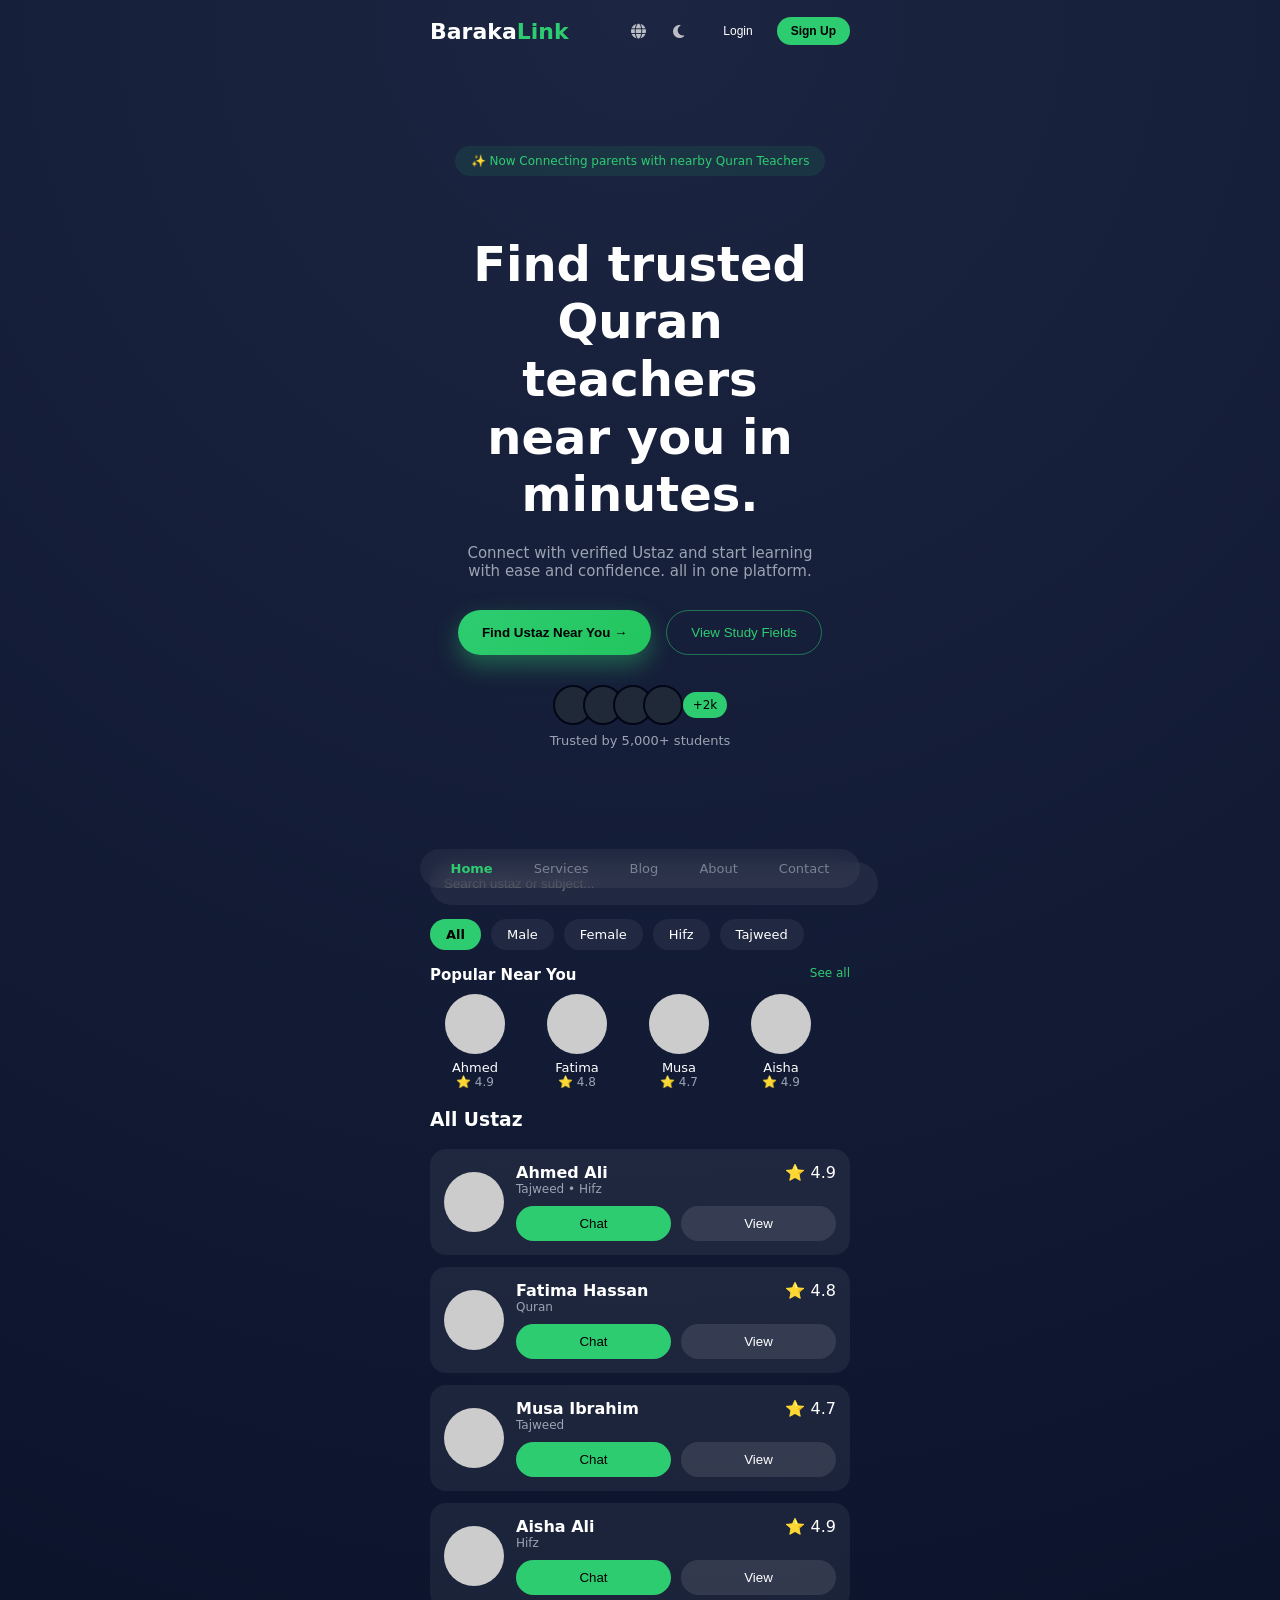
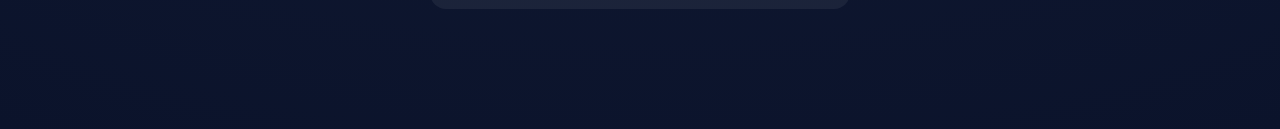
==== index.html @ c4e5bd37 "Update index.html" ====
<!DOCTYPE html>
<html lang="en">
<head>
  <meta charset="UTF-8" />
  <meta name="viewport" content="width=device-width, initial-scale=1.0"/>
  <title>BarakaLink</title>

  <!-- Icons -->
  <link href="https://cdnjs.cloudflare.com/ajax/libs/font-awesome/6.5.0/css/all.min.css" rel="stylesheet">

  <!-- CSS -->
  <link rel="stylesheet" href="style.css">
</head>

<body>

<div class="container">

  <!-- TOP -->
  <div class="top-bar">
    <div class="logo">Baraka<span>Link</span></div>

    <div class="auth-buttons">
      <i class="fa-solid fa-globe"></i>
      <i class="fa-solid fa-moon"></i>
      <button class="login">Login</button>
      <button class="signup">Sign Up</button>
    </div>
  </div>

 <section class="hero">

  <div class="hero-inner">  <!-- ✅ ADD THIS -->

    <!-- LEFT -->
    <div class="hero-left">

      <div class="badge">
        ✨ Now Connecting parents with nearby Quran Teachers
      </div>

      <h1>
        Find trusted Quran  
        teachers <br> near you in minutes.
      </h1>

      <p>
       Connect with verified Ustaz and start learning with ease and confidence.
       all in one platform.
      </p>

      <div class="hero-buttons">
        <button class="primary" onclick="scrollToList()">Find Ustaz Near You →</button>
        <button class="secondary">View Study Fields</button>
      </div>

      <div class="users">
        <div class="avatars">
          <span></span><span></span><span></span><span></span>
          <div class="more">+2k</div>
        </div>
        <p>Trusted by 5,000+ students</p>
      </div>

    </div>
    
  </div>

</section>
  <!-- SEARCH -->
  <div class="search">
    <input type="text" id="searchInput" placeholder="Search ustaz or subject...">
  </div>
   
  <!-- FILTERS -->
  <div class="filters">
    <div class="filter active">All</div>
    <div class="filter">Male</div>
    <div class="filter">Female</div>
    <div class="filter">Hifz</div>
    <div class="filter">Tajweed</div>
  </div>

  <!-- POPULAR -->
  <div class="section">
    <div class="section-header">
      <h3>Popular Near You</h3>
      <span class="see-all">See all</span>
    </div>

    <div class="popular" id="popularList"></div>
  </div>

  <!-- LIST -->
  <div class="section">
    <h3>All Ustaz</h3>
    <div id="ustazList"></div>
  </div>

</div>

<!-- NAV -->
<div class="nav">
  <a class="active">Home</a>
  <a>Services</a>
  <a>Blog</a>
  <a>About</a>
  <a>Contact</a>
</div>

<!-- JS -->
<script src="script.js"></script>

</body>
</html>
---- style.css ----
:root {
  --bg: #0b132b;
  --card: rgba(255,255,255,0.06);
  --primary: #2ecc71;
  --text: #ffffff;
  --muted: #9aa4b2;
}

body {
  margin: 0;
  font-family: system-ui;
  background: radial-gradient(circle at top, #1c2541, #0b132b);
  color: var(--text);
}

/* CONTAINER */
.container {
  max-width: 420px;
  margin: auto;
  padding: 16px;
  padding-bottom: 100px;
}

/* TOP */
.top-bar {
  display: flex;
  justify-content: space-between;
  align-items: center;
}

.logo {
  font-size: 22px;
  font-weight: bold;
}

.logo span {
  color: var(--primary);
}

/* AUTH */
/* AUTH */
.auth-buttons {
  display: flex;
  align-items: center;   /* vertical alignment */
  gap: 10px;             /* consistent spacing */
}

/* ICONS */
.auth-buttons i {
  font-size: 15px;
  opacity: 0.7;
  cursor: pointer;

  display: flex;
  align-items: center;
  justify-content: center;

  width: 30px;
  height: 30px;
  border-radius: 50%;

  transition: all 0.2s ease;
}

/* ICON HOVER */
.auth-buttons i:hover {
  background: rgba(255,255,255,0.08);
  opacity: 1;
}

/* BUTTONS */
.auth-buttons button {
  padding: 7px 14px;
  border-radius: 999px;
  border: none;
  font-size: 12px;
  cursor: pointer;
  white-space: nowrap;
}

.auth-buttons i:last-of-type {
  margin-right: 6px;
}
.login {
  background: transparent;
  border: 1px solid rgba(255,255,255,0.2);
  color: white;
}

.signup {
  background: var(--primary);
  color: black;
  font-weight: 600;
}


/* HERO */
/* HERO */
.hero {
  display: flex;
  justify-content: center;   /* center horizontally */
  align-items: center;       /* center vertically */
  padding: 100px 20px;
  text-align: center;        /* center text */
}

/* HERO CONTENT */
.hero-left {
  max-width: 700px;
  width: 100%;
}

/* BADGE */
.badge {
  display: inline-block;
  background: rgba(46, 204, 113, 0.1);
  padding: 8px 16px;
  border-radius: 999px;
  font-size: 12px;
  color: #2ecc71;
  margin-bottom: 20px;
}

/* TITLE */
.hero h1 {
  font-size: 48px;
  font-weight: 800;
  line-height: 1.2;
  margin-bottom: 20px;
}

/* TEXT */
.hero p {
  color: #9aa4b2;
  max-width: 500px;
  margin: 0 auto;   /* center paragraph */
  font-size: 15px;
}

/* BUTTONS */
.hero-buttons {
  margin-top: 30px;
  display: flex;
  justify-content: center;   /* center buttons */
  gap: 15px;
  flex-wrap: wrap;
}

/* PRIMARY BUTTON */
.primary {
  background: linear-gradient(135deg, #2ecc71, #22c55e);
  border: none;
  padding: 14px 24px;
  border-radius: 999px;
  font-weight: 600;
  color: black;
  cursor: pointer;
  box-shadow: 0 10px 25px rgba(46, 204, 113, 0.4);
  transition: 0.2s;
}

.primary:hover {
  transform: translateY(-2px);
}

/* SECONDARY BUTTON */
.secondary {
  background: transparent;
  border: 1px solid rgba(46, 204, 113, 0.5);
  color: #2ecc71;
  padding: 14px 24px;
  border-radius: 999px;
  cursor: pointer;
  transition: 0.2s;
}

.secondary:hover {
  background: rgba(46, 204, 113, 0.1);
}

/* USERS */
.users {
  margin-top: 30px;
  display: flex;
  flex-direction: column;
  align-items: center;
}

.avatars {
  display: flex;
  align-items: center;
  justify-content: center;
}

.avatars span {
  width: 36px;
  height: 36px;
  background: #1f2937;
  border-radius: 50%;
  margin-right: -10px;
  border: 2px solid #020617;
}

/* +2K badge */
.more {
  background: #2ecc71;
  padding: 6px 10px;
  border-radius: 999px;
  font-size: 12px;
  margin-left: 10px;
  color: black;
}

/* TEXT BELOW USERS */
.users p {
  font-size: 13px;
  color: #9aa4b2;
  margin-top: 8px;
}

/* 📱 MOBILE */
@media (max-width: 768px) {
  .hero {
    padding: 60px 20px;
  }

  .hero h1 {
    font-size: 32px;
  }

  .hero-buttons {
    flex-direction: column;
    align-items: center;
  }

  .primary,
  .secondary {
    width: 100%;
    max-width: 280px;
  }
}


/* SEARCH */
.search input {
  width: 100%;
  padding: 14px;
  border-radius: 30px;
  border: none;
  margin: 14px 0;
  background: var(--card);
  color: white;
}


/* FILTERS */
.filters {
  display: flex;
  gap: 10px;
  overflow-x: auto;
  margin-bottom: 16px;
}

.filters::-webkit-scrollbar {
  display: none;
}

.filter {
  padding: 8px 16px;
  border-radius: 20px;
  background: var(--card);
  font-size: 13px;
  cursor: pointer;
}

.filter.active {
  background: var(--primary);
  color: black;
  font-weight: 600;
}

/* SECTION */
.section {
  margin-bottom: 20px;
}

.section-header {
  display: flex;
  justify-content: space-between;
  margin-bottom: 10px;
}

.section-header h3 {
  margin: 0;
  font-size: 15px;
}

.see-all {
  font-size: 12px;
  color: var(--primary);
}

/* POPULAR */
.popular {
  display: flex;
  gap: 12px;
  overflow-x: auto;
}

.popular::-webkit-scrollbar {
  display: none;
}

.small-card {
  min-width: 90px;
  text-align: center;
}

.avatar {
  width: 60px;
  height: 60px;
  border-radius: 50%;
  background: #ccc;
  margin: auto;
}

.small-name {
  font-size: 13px;
  margin-top: 6px;
}

.small-rating {
  font-size: 12px;
  color: var(--muted);
}

/* LIST CARD */
.card {
  display: flex;
  gap: 12px;
  padding: 14px;
  border-radius: 16px;
  background: var(--card);
  margin-bottom: 12px;
}

.info {
  flex: 1;
}

.top {
  display: flex;
  justify-content: space-between;
}

.name {
  font-weight: 600;
}

.sub {
  font-size: 12px;
  color: var(--muted);
}

.actions {
  display: flex;
  gap: 10px;
  margin-top: 10px;
}

.btn {
  flex: 1;
  padding: 10px;
  border-radius: 20px;
  border: none;
  cursor: pointer;
}

.chat {
  background: var(--primary);
  color: black;
}

.view {
  background: rgba(255,255,255,0.1);
  color: white;
}

/* NAV */
.nav {
  position: fixed;
  bottom: 12px;
  left: 50%;
  transform: translateX(-50%);
  width: 92%;
  max-width: 420px;

  display: flex;
  justify-content: space-around;
  align-items: center;

  padding: 12px 10px;
  border-radius: 999px;

  background: rgba(255,255,255,0.05);
  backdrop-filter: blur(10px);
}

/* LINKS */
.nav a {
  text-decoration: none;
  font-size: 13px;
  color: #9aa4b2;
  opacity: 0.7;
  transition: 0.2s;
}

/* ACTIVE */
.nav a.active {
  color: var(--primary);
  opacity: 1;
  font-weight: 600;
}

/* HOVER */
.nav a:hover {
  opacity: 1;
  color: white;
}
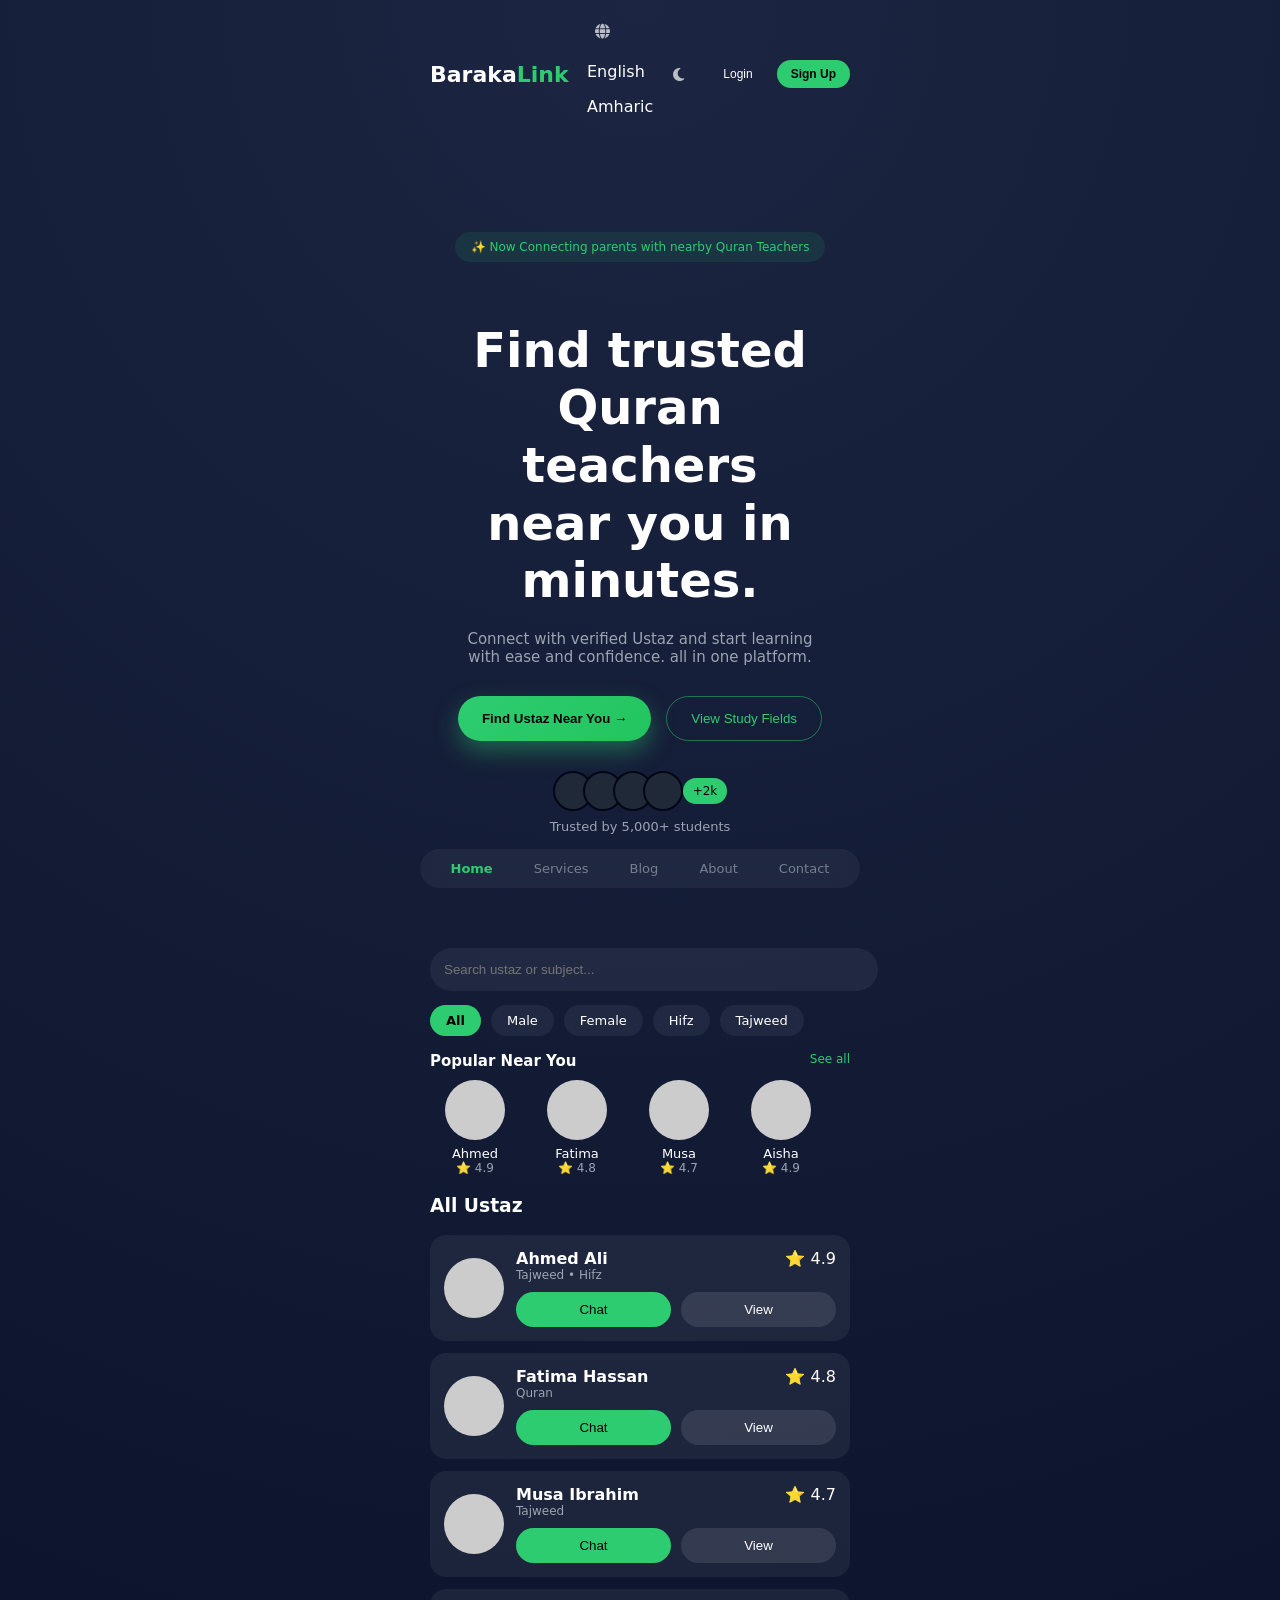
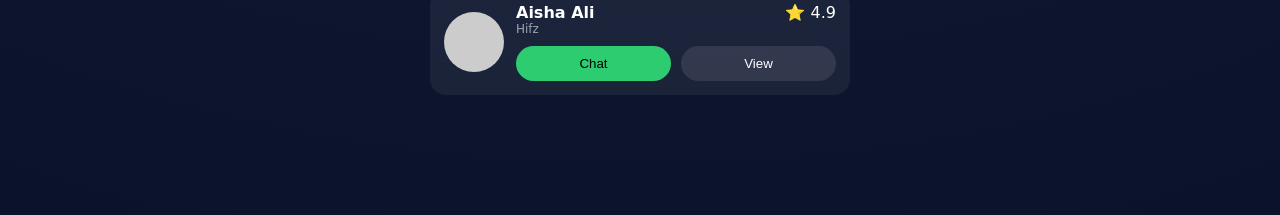
==== commit 173f5a5e: "Update index.html" ====
--- a/index.html
+++ b/index.html
@@ -17,16 +17,28 @@
 <div class="container">
 
   <!-- TOP -->
-  <div class="top-bar">
-    <div class="logo">Baraka<span>Link</span></div>
+ <div class="top-bar">
+  <div class="logo">Baraka<span>Link</span></div>
 
-    <div class="auth-buttons">
-      <i class="fa-solid fa-globe"></i>
-      <i class="fa-solid fa-moon"></i>
-      <button class="login">Login</button>
-      <button class="signup">Sign Up</button>
+  <div class="auth-buttons">
+
+    <!-- 🌍 LANGUAGE -->
+    <div class="lang-wrapper">
+      <i class="fa-solid fa-globe" id="langToggle"></i>
+
+      <div class="lang-dropdown" id="langMenu">
+        <p data-lang="en">English</p>
+        <p data-lang="am">Amharic</p>
+      </div>
     </div>
+
+    <!-- 🌙 THEME -->
+    <i class="fa-solid fa-moon" id="themeToggle"></i>
+
+    <button class="login">Login</button>
+    <button class="signup">Sign Up</button>
   </div>
+</div>
 
  <section class="hero">
 
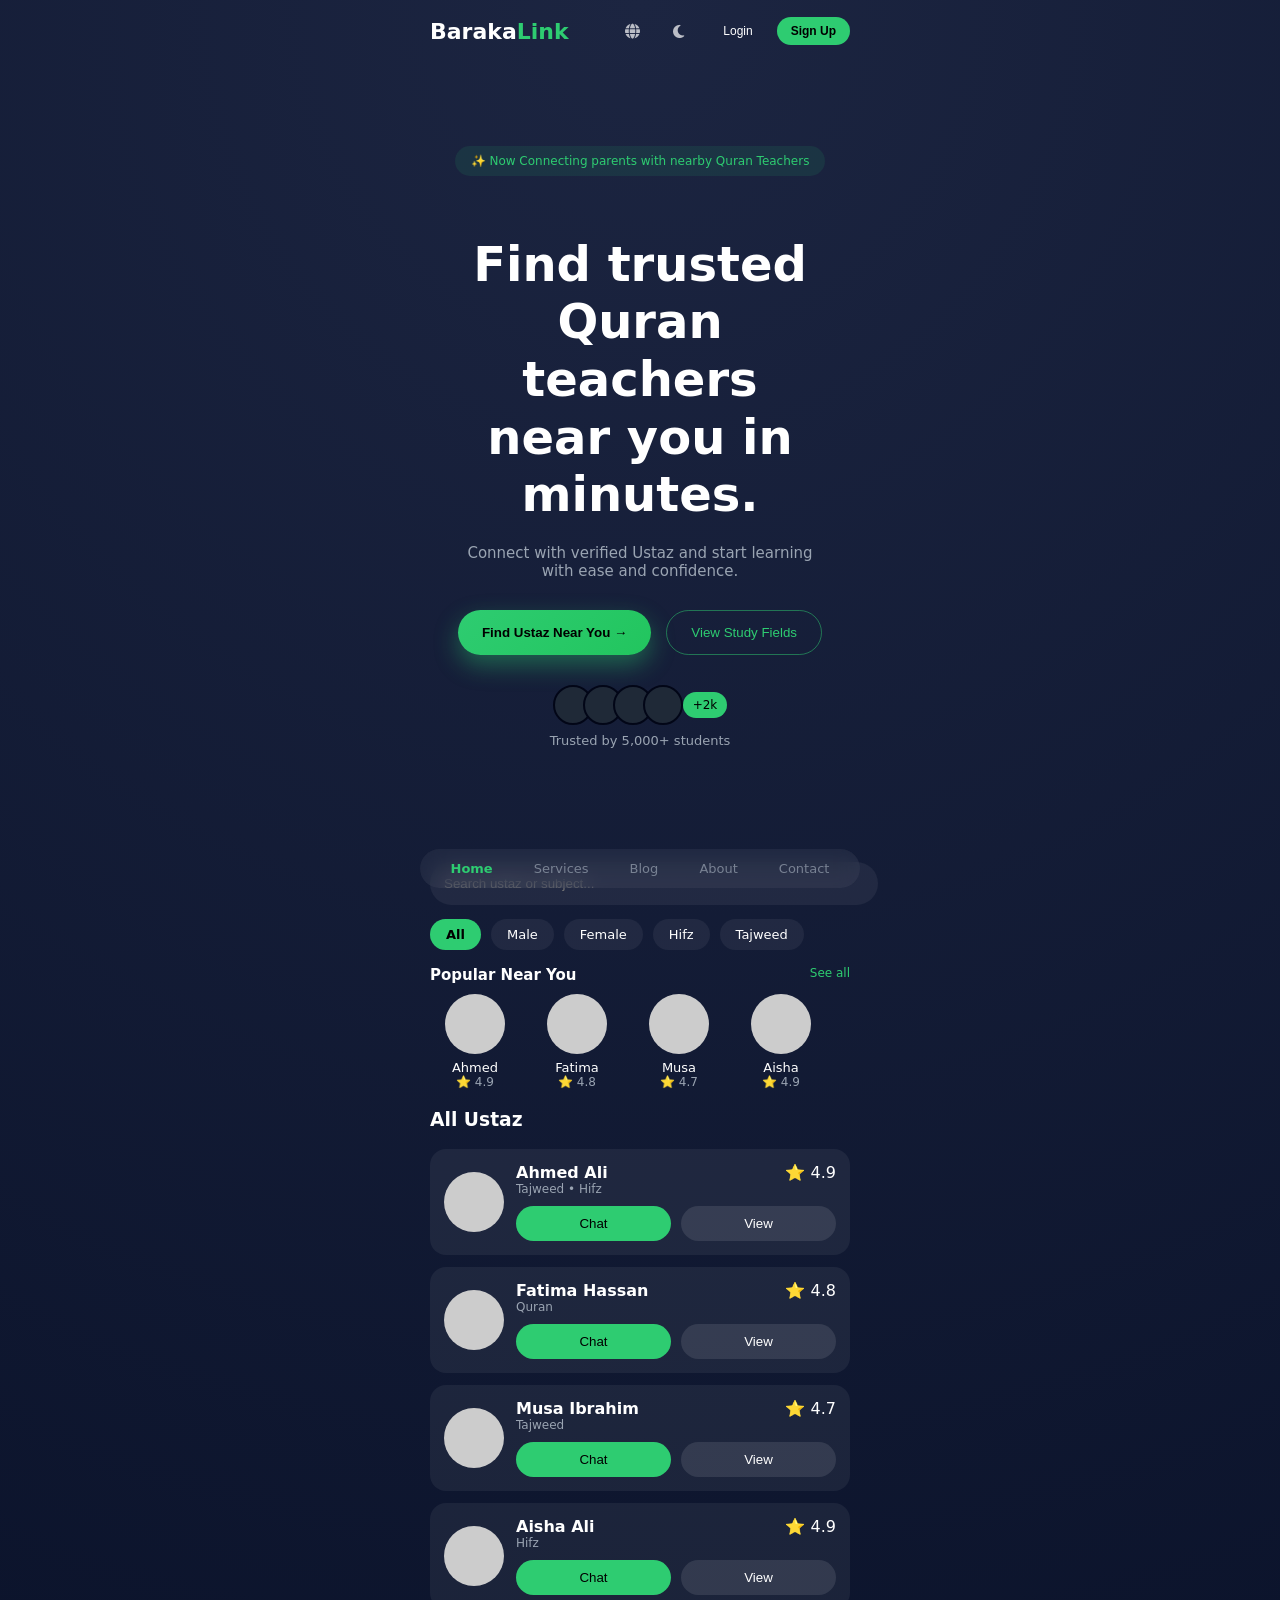
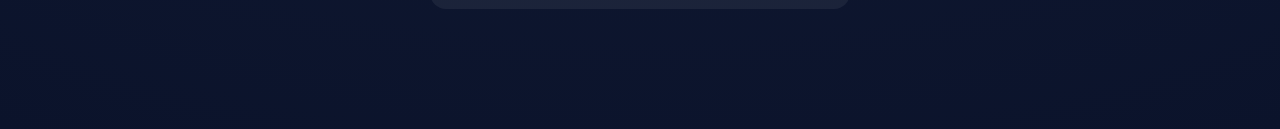
==== commit 91a6aa9b: "Update index.html" ====
--- a/index.html
+++ b/index.html
@@ -51,18 +51,17 @@
         ✨ Now Connecting parents with nearby Quran Teachers
       </div>
 
-      <h1>
-        Find trusted Quran  
-        teachers <br> near you in minutes.
-      </h1>
+         <h1 data-i18n="hero_title">
+          Find trusted Quran teachers <br> near you in minutes.
+         </h1>
 
-      <p>
-       Connect with verified Ustaz and start learning with ease and confidence.
-       all in one platform.
-      </p>
-
+         <p data-i18n="hero_sub">
+          Connect with verified Ustaz and start learning with ease and confidence.
+         </p>
       <div class="hero-buttons">
-        <button class="primary" onclick="scrollToList()">Find Ustaz Near You →</button>
+        <button class="primary" data-i18n="find_btn">
+           Find Ustaz Near You →
+        </button>
         <button class="secondary">View Study Fields</button>
       </div>
 
--- a/style.css
+++ b/style.css
@@ -93,6 +93,51 @@
   font-weight: 600;
 }
 
+/* LANGUAGE WRAPPER */
+.lang-wrapper {
+  position: relative;
+}
+
+/* DROPDOWN */
+/* LANGUAGE WRAPPER */
+.lang-wrapper {
+  position: relative;
+}
+
+/* DROPDOWN */
+.lang-dropdown {
+  position: absolute;
+  top: 40px;
+  right: 0;
+
+  display: none;
+
+  background: rgba(255,255,255,0.08);
+  backdrop-filter: blur(12px);
+
+  border-radius: 12px;
+  padding: 8px 0;
+  min-width: 120px;
+
+  box-shadow: 0 10px 30px rgba(0,0,0,0.3);
+  z-index: 999;
+}
+
+/* ITEMS */
+.lang-dropdown p {
+  padding: 10px 14px;
+  cursor: pointer;
+  font-size: 14px;
+}
+
+.lang-dropdown p:hover {
+  background: rgba(255,255,255,0.1);
+}
+/* LIGHT MODE BASE */
+body.light-mode {
+  background: #f8fafc;
+  color: #111;
+}
 
 /* HERO */
 /* HERO */
@@ -427,3 +472,82 @@
   opacity: 1;
   color: white;
 }
+
+/* =========================
+   LIGHT MODE FIXES
+========================= */
+
+body.light-mode {
+  background: #f9fafb;
+  color: #0f172a;
+}
+
+/* NAVBAR */
+body.light-mode .navbar {
+  background: rgba(255,255,255,0.9);
+  border-bottom: 1px solid rgba(0,0,0,0.05);
+}
+
+/* NAV LINKS */
+body.light-mode .nav-links {
+  background: rgba(0,0,0,0.05);
+}
+
+body.light-mode .nav-links a {
+  color: #334155;
+}
+
+body.light-mode .nav-links .active {
+  color: #16a34a;
+}
+
+/* ICONS */
+body.light-mode .auth-buttons i {
+  color: #334155;
+  opacity: 0.8;
+}
+
+body.light-mode .auth-buttons i:hover {
+  background: rgba(0,0,0,0.05);
+}
+
+/* LOGIN BUTTON */
+body.light-mode .login {
+  color: #0f172a;
+  font-weight: 500;
+}
+
+/* SIGNUP BUTTON */
+body.light-mode .signup {
+  background: #16a34a;
+  color: white;
+}
+
+/* DROPDOWN MENU */
+body.light-mode .lang-dropdown {
+  background: white;
+  color: #0f172a;
+  box-shadow: 0 10px 30px rgba(0,0,0,0.1);
+}
+
+/* DROPDOWN ITEMS */
+body.light-mode .lang-dropdown p {
+  color: #0f172a;
+}
+
+body.light-mode .lang-dropdown p:hover {
+  background: #f1f5f9;
+}
+
+/* CARDS */
+body.light-mode .card,
+body.light-mode .feature {
+  background: white;
+  color: #0f172a;
+}
+
+/* TEXT MUTED */
+body.light-mode .section-sub,
+body.light-mode .footer p {
+  color: #64748b;
+}
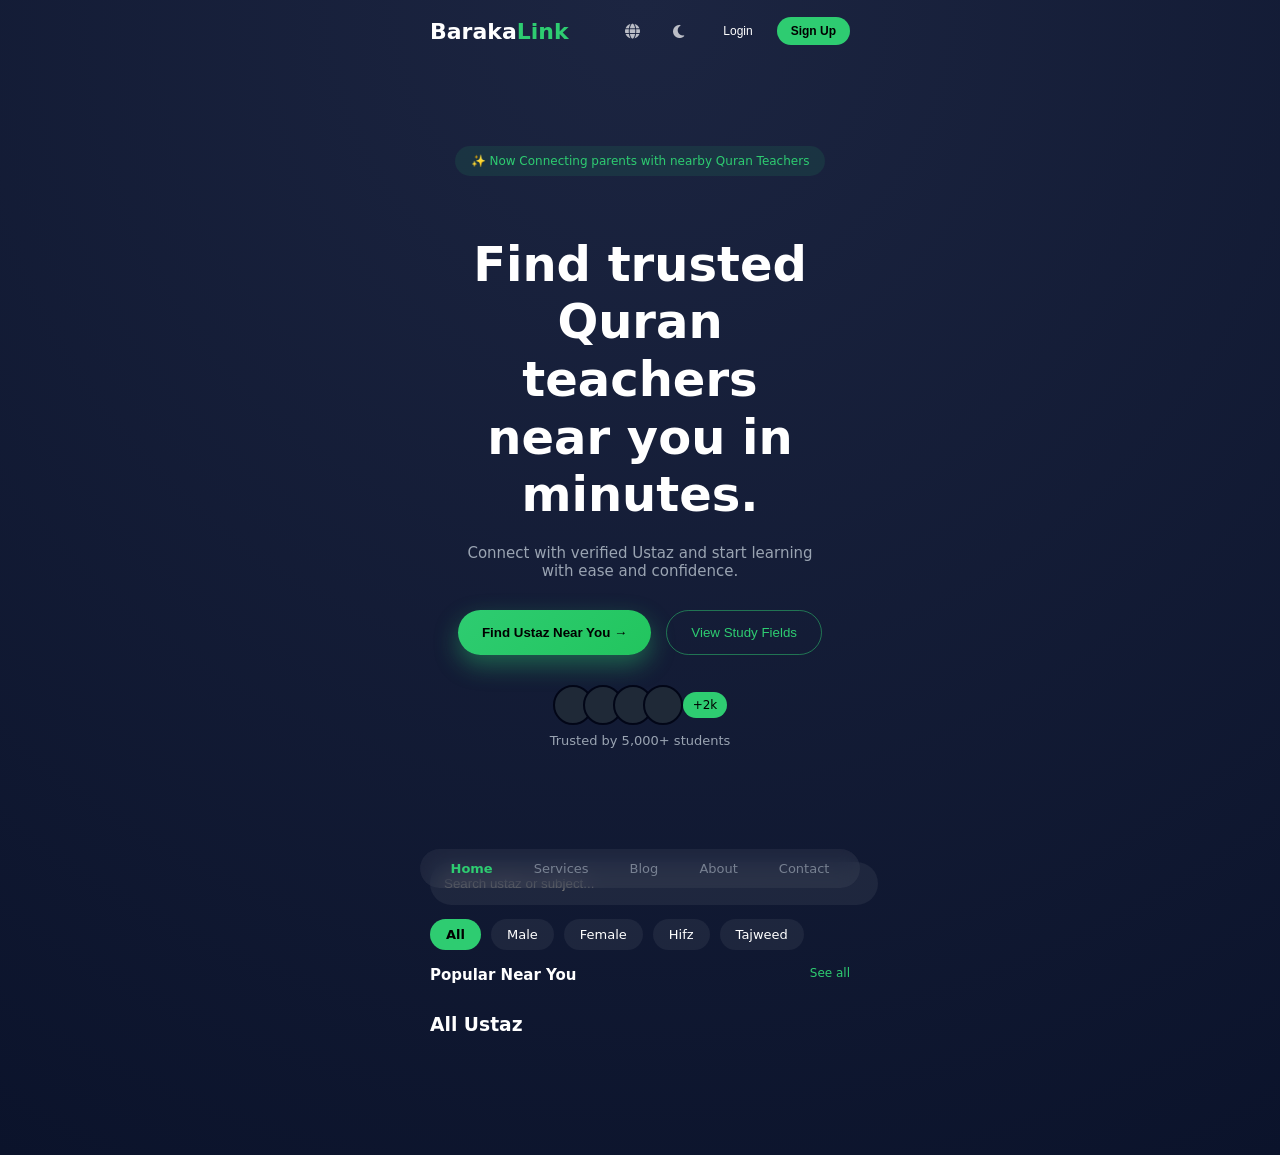
==== commit c68d4875: "Update index.html" ====
--- a/index.html
+++ b/index.html
@@ -35,8 +35,8 @@
     <!-- 🌙 THEME -->
     <i class="fa-solid fa-moon" id="themeToggle"></i>
 
-    <button class="login">Login</button>
-    <button class="signup">Sign Up</button>
+    <button class="login" data-i18n="login">Login</button>
+    <button class="signup" data-i18n="signup">Sign Up</button>
   </div>
 </div>
 
@@ -51,15 +51,15 @@
         ✨ Now Connecting parents with nearby Quran Teachers
       </div>
 
-         <h1 data-i18n="hero_title">
+         <h1>
           Find trusted Quran teachers <br> near you in minutes.
          </h1>
 
-         <p data-i18n="hero_sub">
+         <p>
           Connect with verified Ustaz and start learning with ease and confidence.
          </p>
       <div class="hero-buttons">
-        <button class="primary" data-i18n="find_btn">
+        <button class="primary">
            Find Ustaz Near You →
         </button>
         <button class="secondary">View Study Fields</button>
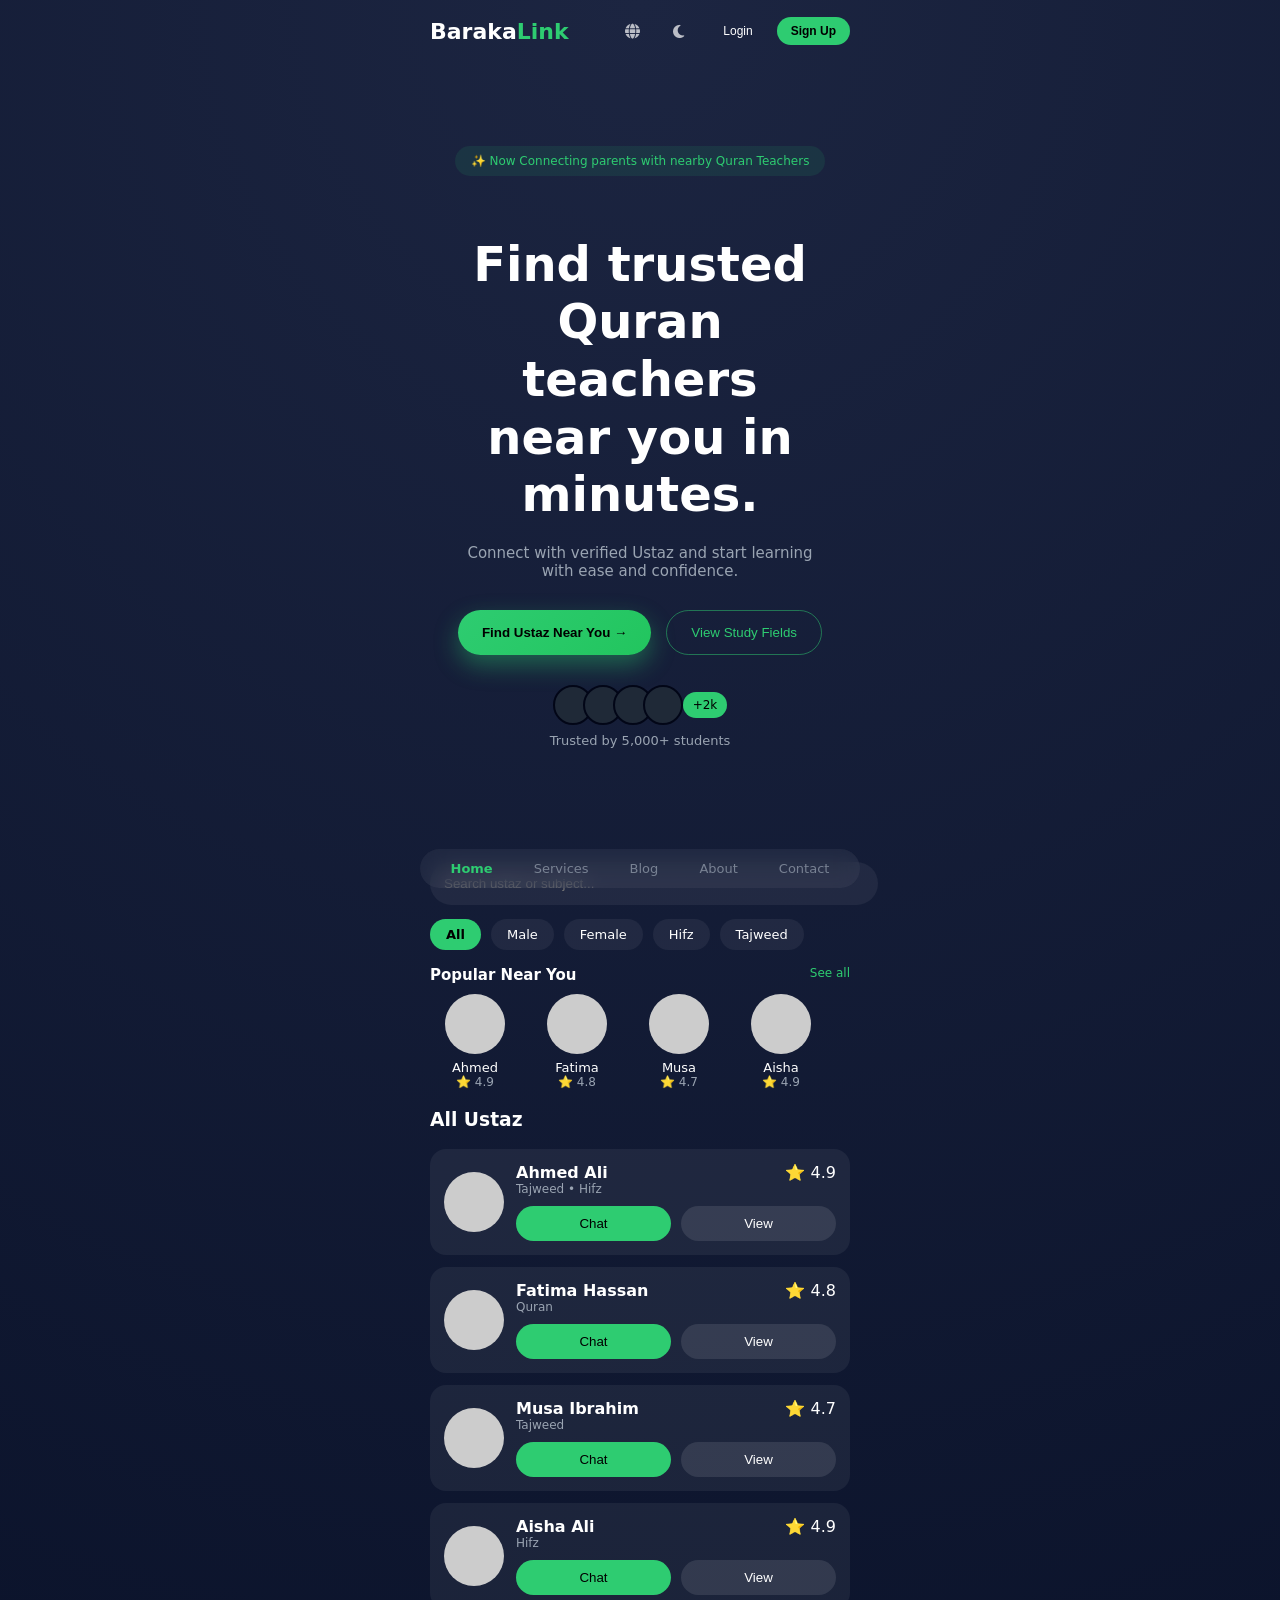
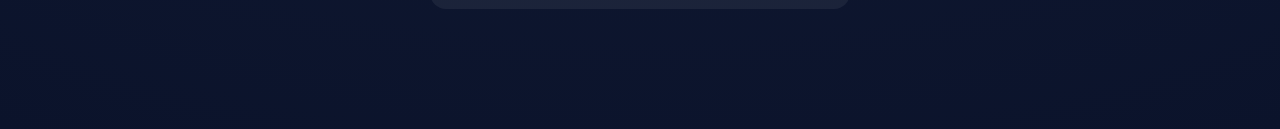
==== commit 8fd8c3ee: "Update index.html" ====
--- a/index.html
+++ b/index.html
@@ -35,8 +35,8 @@
     <!-- 🌙 THEME -->
     <i class="fa-solid fa-moon" id="themeToggle"></i>
 
-    <button class="login" data-i18n="login">Login</button>
-    <button class="signup" data-i18n="signup">Sign Up</button>
+    <button class="login">Login</button>
+    <button class="signup">Sign Up</button>
   </div>
 </div>
 
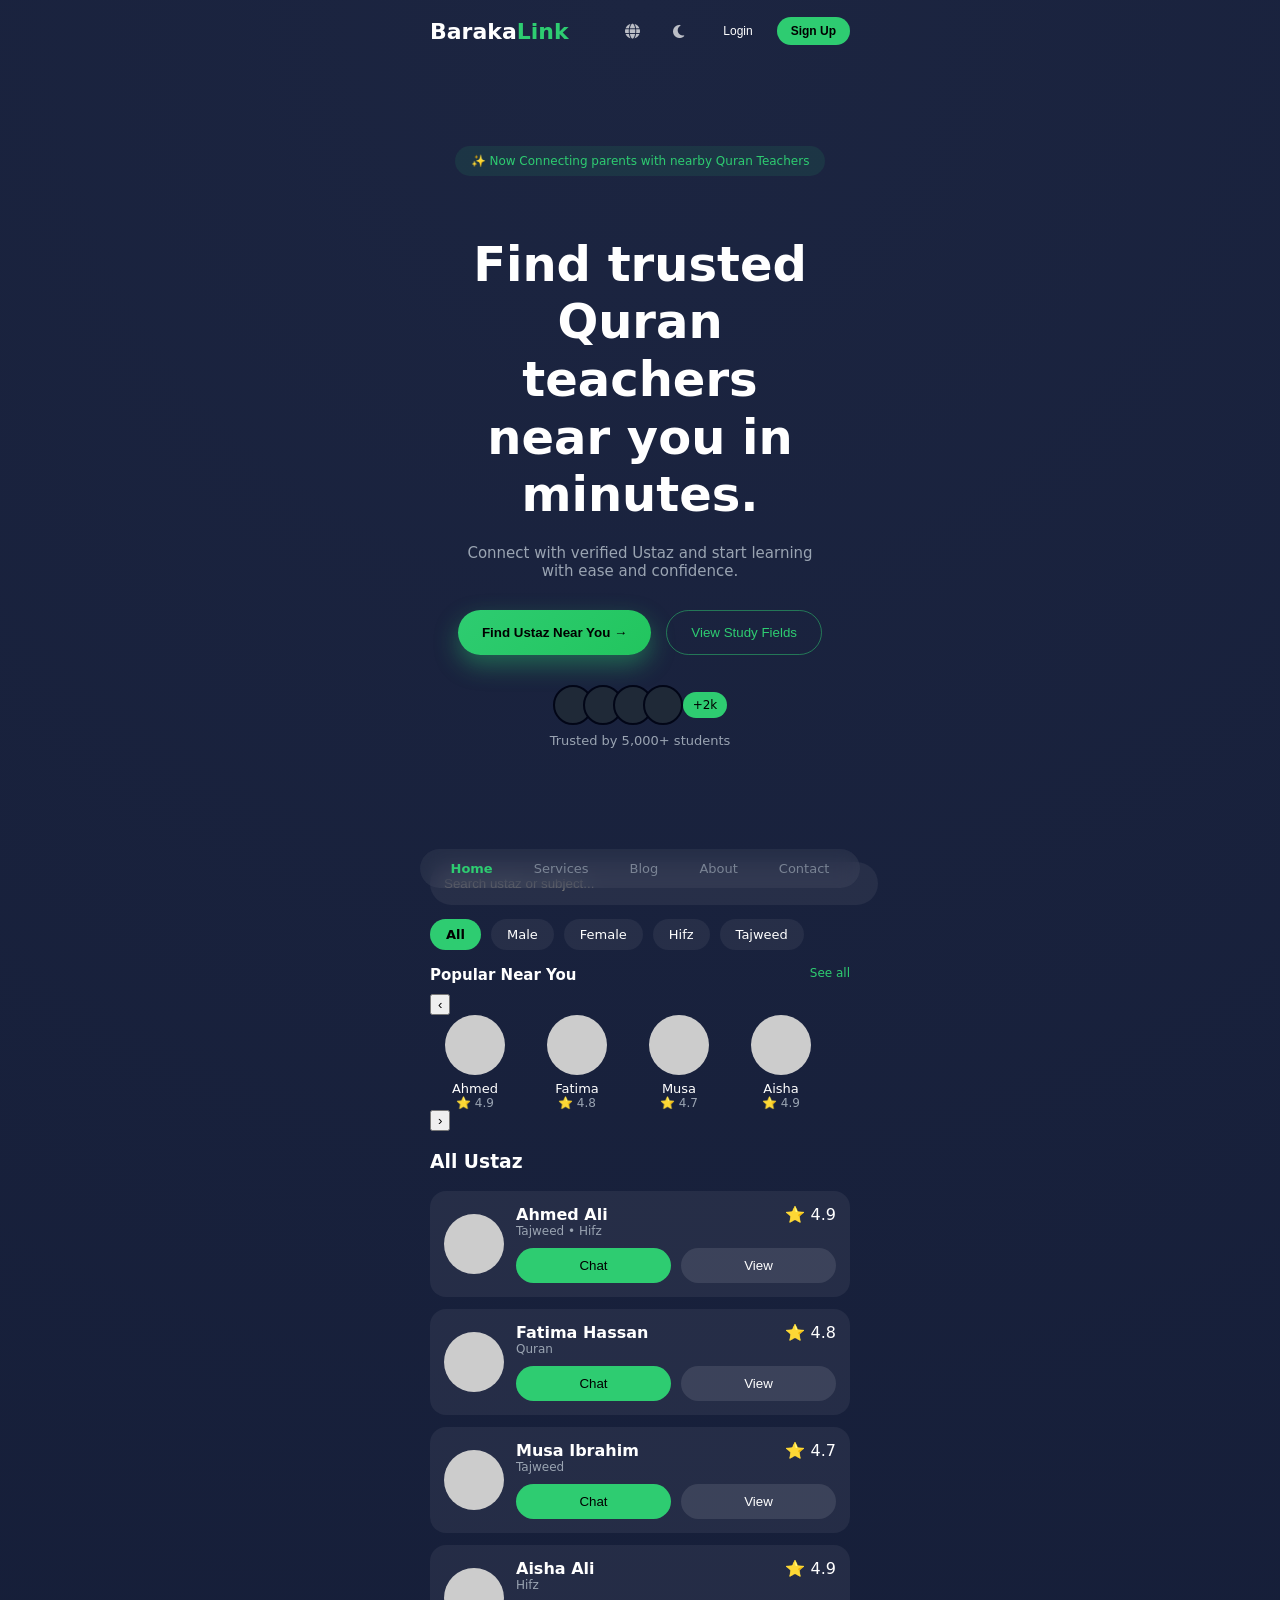
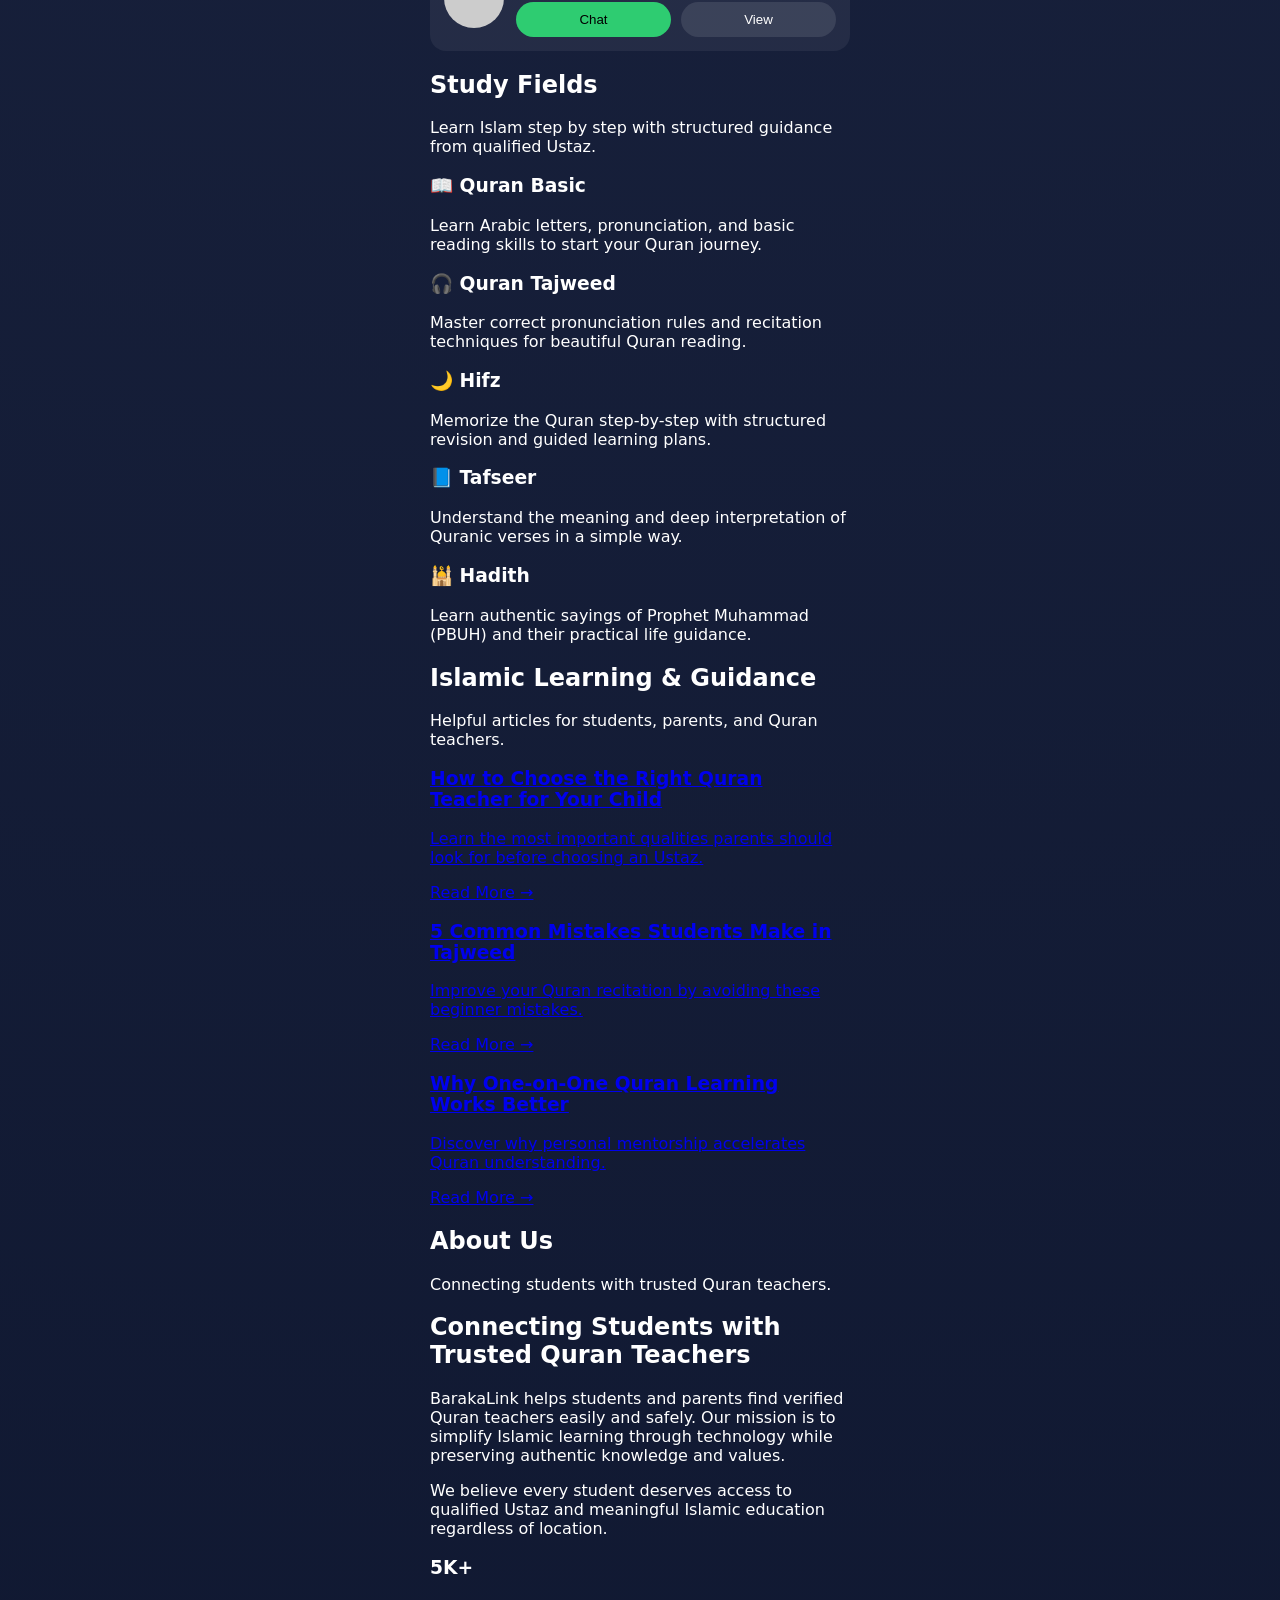
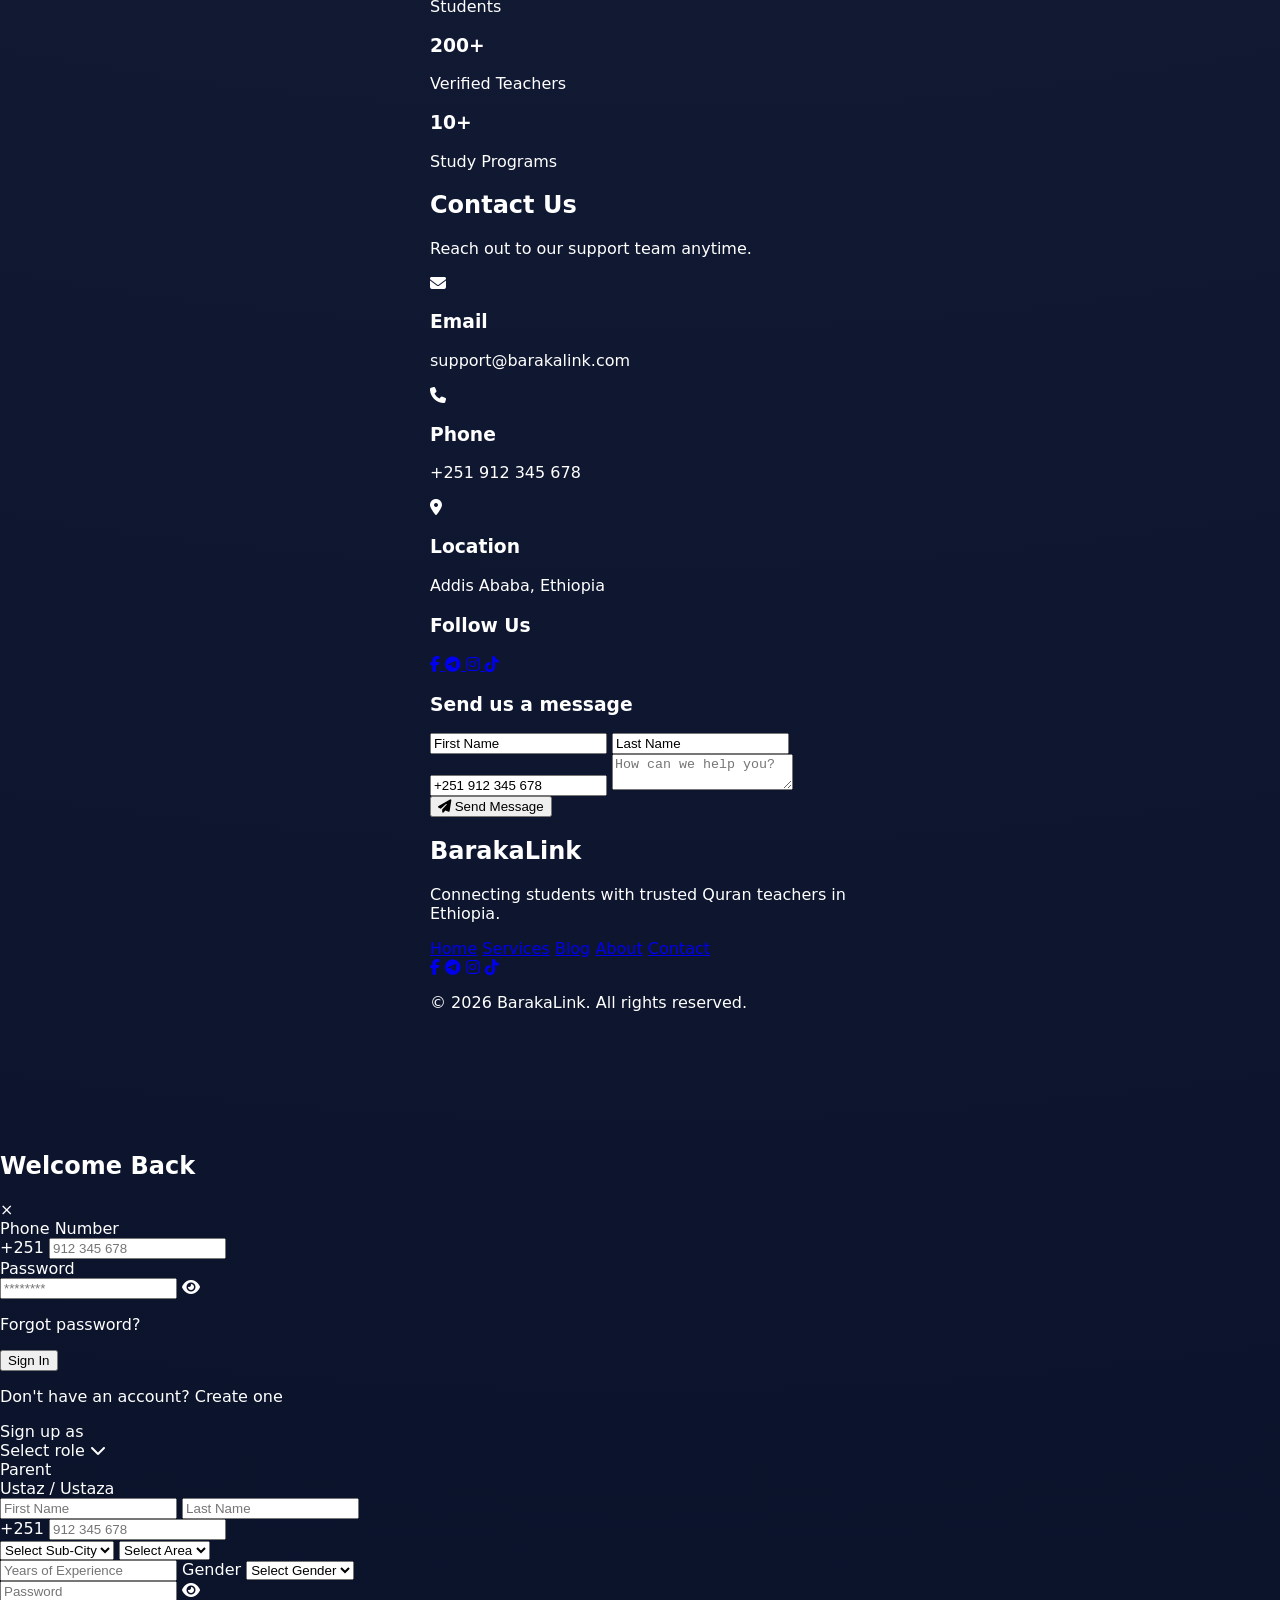
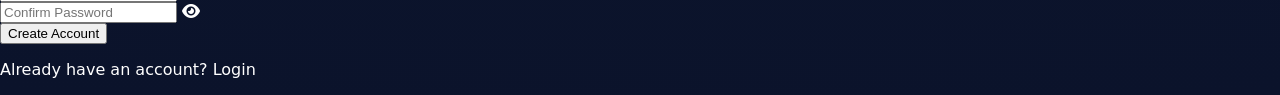
==== commit dc2eb483: "Update index.html" ====
--- a/index.html
+++ b/index.html
@@ -14,7 +14,7 @@
 
 <body>
 
-<div class="container">
+<div class="container" id="home">
 
   <!-- TOP -->
  <div class="top-bar">
@@ -38,7 +38,7 @@
     <button class="login">Login</button>
     <button class="signup">Sign Up</button>
   </div>
-</div>
+ </div>
 
  <section class="hero">
 
@@ -59,10 +59,13 @@
           Connect with verified Ustaz and start learning with ease and confidence.
          </p>
       <div class="hero-buttons">
-        <button class="primary">
-           Find Ustaz Near You →
+        <button class="primary" id="findUstazBtn">
+             Find Ustaz Near You →
         </button>
-        <button class="secondary">View Study Fields</button>
+    
+        <button class="secondary" id="viewFieldsBtn">
+             View Study Fields
+        </button>
       </div>
 
       <div class="users">
@@ -77,7 +80,7 @@
     
   </div>
 
-</section>
+ </section>
   <!-- SEARCH -->
   <div class="search">
     <input type="text" id="searchInput" placeholder="Search ustaz or subject...">
@@ -93,31 +96,452 @@
   </div>
 
   <!-- POPULAR -->
-  <div class="section">
-    <div class="section-header">
-      <h3>Popular Near You</h3>
-      <span class="see-all">See all</span>
-    </div>
+<div class="section" id="popularSection">
+
+  <div class="section-header">
+    <h3>Popular Near You</h3>
+    <span class="see-all">See all</span>
+  </div>
+
+  <div class="popular-wrapper">
+    <button class="scroll-btn left" onclick="scrollPopular(-1)">‹</button>
 
     <div class="popular" id="popularList"></div>
-  </div>
-
+
+    <button class="scroll-btn right" onclick="scrollPopular(1)">›</button>
+  </div>
+
+</div>
   <!-- LIST -->
   <div class="section">
     <h3>All Ustaz</h3>
     <div id="ustazList"></div>
   </div>
+  
+  <!-- HREF NAV SECTIONS -->
+
+ <section id="home">
+  <!-- your hero + landing content -->
+ </section>
+
+ <section id="services" class="services">
+
+  <h2 class="section-title">Study Fields</h2>
+  <p class="section-subtitle">
+    Learn Islam step by step with structured guidance from qualified Ustaz.
+  </p>
+
+  <div class="service-grid">
+
+    <div class="service-card">
+      <h3>📖 Quran Basic</h3>
+      <p>
+        Learn Arabic letters, pronunciation, and basic reading skills to start your Quran journey.
+      </p>
+    </div>
+
+    <div class="service-card">
+      <h3>🎧 Quran Tajweed</h3>
+      <p>
+        Master correct pronunciation rules and recitation techniques for beautiful Quran reading.
+      </p>
+    </div>
+
+    <div class="service-card">
+      <h3>🌙 Hifz</h3>
+      <p>
+        Memorize the Quran step-by-step with structured revision and guided learning plans.
+      </p>
+    </div>
+
+    <div class="service-card">
+      <h3>📘 Tafseer</h3>
+      <p>
+        Understand the meaning and deep interpretation of Quranic verses in a simple way.
+      </p>
+    </div>
+
+    <div class="service-card">
+      <h3>🕌 Hadith</h3>
+      <p>
+        Learn authentic sayings of Prophet Muhammad (PBUH) and their practical life guidance.
+      </p>
+    </div>
+
+  </div>
+
+ </section>
+ <section id="blog" class="services">
+
+  <h2 class="section-title">Islamic Learning & Guidance</h2>
+
+  <p class="section-subtitle">
+    Helpful articles for students, parents, and Quran teachers.
+  </p>
+
+  <div class="service-grid">
+
+    <a href="#" class="card-link blog-card" data-protected="true">
+
+      <div class="service-card">
+
+        <h3>How to Choose the Right Quran Teacher for Your Child</h3>
+
+        <p>
+          Learn the most important qualities parents should look for before choosing an Ustaz.
+        </p>
+
+        <span class="read-more">Read More →</span>
+
+      </div>
+
+    </a>
+
+
+    <a href="#" class="card-link blog-card" data-protected="true">
+
+      <div class="service-card">
+
+        <h3>5 Common Mistakes Students Make in Tajweed</h3>
+
+        <p>
+          Improve your Quran recitation by avoiding these beginner mistakes.
+        </p>
+
+        <span class="read-more">Read More →</span>
+
+      </div>
+
+    </a>
+
+
+    <a href="#" class="card-link blog-card" data-protected="true">
+
+      <div class="service-card">
+
+        <h3>Why One-on-One Quran Learning Works Better</h3>
+
+        <p>
+          Discover why personal mentorship accelerates Quran understanding.
+        </p>
+
+        <span class="read-more">Read More →</span>
+
+      </div>
+
+    </a>
+
+  </div>
+
+</section>
+
+ <section id="about" class="section">
+
+  <h2 class="section-title">About Us</h2>
+
+  <p class="section-subtitle">
+    Connecting students with trusted Quran teachers.
+  </p>
+
+  <div class="about-box">
+
+    <div class="about-left">
+
+      <h2>
+        Connecting Students with Trusted Quran Teachers
+      </h2>
+
+      <p>
+        BarakaLink helps students and parents find verified Quran teachers easily and safely. 
+        Our mission is to simplify Islamic learning through technology while preserving authentic knowledge and values.
+      </p>
+
+      <p>
+        We believe every student deserves access to qualified Ustaz and meaningful Islamic education regardless of location.
+      </p>
+
+    </div>
+
+    <div class="about-right">
+
+      <div class="about-stat">
+        <h3>5K+</h3>
+        <p>Students</p>
+      </div>
+
+      <div class="about-stat">
+        <h3>200+</h3>
+        <p>Verified Teachers</p>
+      </div>
+
+      <div class="about-stat">
+        <h3>10+</h3>
+        <p>Study Programs</p>
+      </div>
+
+    </div>
+
+  </div>
+
+  </section>
+
+  <section id="contact" class="section">
+
+  <h2 class="section-title">Contact Us</h2>
+
+  <p class="section-subtitle">
+    Reach out to our support team anytime.
+  </p>
+
+  <div class="contact-grid">
+
+    <div class="contact-card">
+      <i class="fa-solid fa-envelope"></i>
+      <h3>Email</h3>
+      <p>support@barakalink.com</p>
+    </div>
+
+    <div class="contact-card">
+      <i class="fa-solid fa-phone"></i>
+      <h3>Phone</h3>
+      <p>+251 912 345 678</p>
+    </div>
+
+    <div class="contact-card">
+      <i class="fa-solid fa-location-dot"></i>
+      <h3>Location</h3>
+      <p>Addis Ababa, Ethiopia</p>
+    </div>
+
+  </div>
+   <!-- =========================
+   SOCIAL MEDIA
+========================= -->
+<div class="social-box">
+
+  <h3 class="section-subtitle" style="margin-top:20px;">
+    Follow Us
+  </h3>
+
+  <div class="social-icons">
+
+    <a href="#" class="social">
+      <i class="fa-brands fa-facebook-f"></i>
+    </a>
+
+    <a href="#" class="social">
+      <i class="fa-brands fa-telegram"></i>
+    </a>
+
+    <a href="#" class="social">
+      <i class="fa-brands fa-instagram"></i>
+    </a>
+
+    <a href="#" class="social">
+      <i class="fa-brands fa-tiktok"></i>
+    </a>
+
+  </div>
+
+</div>
+
+
+<!-- =========================
+   DIRECT CONTACT FORM
+========================= -->
+<div class="contact-form-box">
+
+  <h3 class="section-subtitle" style="margin-top:20px;">
+    Send us a message
+  </h3>
+
+  <div class="form-row">
+    <input type="text" placeholder="First Name" value="First Name">
+    <input type="text" placeholder="Last Name" value="Last Name">
+  </div>
+
+  <input type="text" placeholder="Phone Number" value="+251 912 345 678">
+
+  <textarea placeholder="How can we help you?"></textarea>
+
+  <button class="send-btn">
+    <i class="fa-solid fa-paper-plane"></i>
+    Send Message
+  </button>
+
+</div>
+<footer class="footer">
+
+  <div class="footer-box">
+
+    <div class="footer-brand">
+      <h2>Baraka<span>Link</span></h2>
+      <p>
+        Connecting students with trusted Quran teachers in Ethiopia.
+      </p>
+    </div>
+
+    <div class="footer-links">
+      <a href="#home">Home</a>
+      <a href="#services">Services</a>
+      <a href="#blog">Blog</a>
+      <a href="#about">About</a>
+      <a href="#contact">Contact</a>
+    </div>
+
+    <div class="footer-social">
+      <a href="#"><i class="fa-brands fa-facebook-f"></i></a>
+      <a href="#"><i class="fa-brands fa-telegram"></i></a>
+      <a href="#"><i class="fa-brands fa-instagram"></i></a>
+      <a href="#"><i class="fa-brands fa-tiktok"></i></a>
+    </div>
+
+    <p class="footer-bottom">
+      © 2026 BarakaLink. All rights reserved.
+    </p>
+
+  </div>
+
+</footer>
+  </section>
 
 </div>
 
 <!-- NAV -->
 <div class="nav">
-  <a class="active">Home</a>
-  <a>Services</a>
-  <a>Blog</a>
-  <a>About</a>
-  <a>Contact</a>
+  <a href="#home" class="active">Home</a>
+  <a href="#services">Services</a>
+  <a href="#blog">Blog</a>
+  <a href="#about">About</a>
+  <a href="#contact">Contact</a>
+</div>   
+
+
+<!-- AUTH MODAL -->
+
+<div class="auth-overlay" id="authOverlay">
+  <div class="auth-box">
+
+    <!-- HEADER -->
+    <div class="auth-header">
+      <h2 id="authTitle">Welcome Back</h2>
+      <span id="closeAuth">&times;</span>
+    </div>
+
+    <!-- LOGIN -->
+    <div id="loginForm" class="auth-form">
+
+      <!-- PHONE -->
+      <label>Phone Number</label>
+      <div class="phone-group">
+        <span class="code">+251</span>
+        <input type="text" id="loginPhone" placeholder="912 345 678">
+      </div>
+
+      <!-- PASSWORD -->
+      <label>Password</label>
+      <div class="password-group">
+        <input type="password" id="loginPassword" placeholder="********">
+        <i class="fa-solid fa-eye toggle-password"></i>
+      </div>
+
+      <!-- FORGOT -->
+      <p class="forgot">Forgot password?</p>
+
+      <button onclick="login()">Sign In</button>
+
+      <p class="switch">
+        Don't have an account?
+        <span onclick="showSignup()">Create one</span>
+      </p>
+    </div>
+
+    <!-- SIGNUP -->
+    <div id="signupForm" class="auth-form hidden">
+
+      <!-- ROLE -->
+      <label>Sign up as</label>
+
+ <div class="custom-select" id="roleSelect">
+
+  <div class="select-box">
+    <span id="roleText">Select role</span>
+    <i class="fa-solid fa-chevron-down"></i>
+  </div>
+
+  <div class="dropdown hidden">
+    <div class="option" data-value="parent">Parent</div>
+    <div class="option" data-value="ustaz">Ustaz / Ustaza</div>
+  </div>
+
+ </div>
+
+      <!-- NAME -->
+      <!-- NAME (SPLIT) -->
+    <div class="row">
+        <input type="text" id="firstName" placeholder="First Name">
+        <input type="text" id="lastName" placeholder="Last Name">
+    </div>
+
+      <!-- PHONE -->
+      <div class="phone-group">
+        <span class="code">+251</span>
+        <input type="text" id="signupPhone" placeholder="912 345 678">
+      </div>
+
+      <!-- SUBCITY -->
+      <select id="subcity">
+        <option value="">Select Sub-City</option>
+        <option value="bole">Bole</option>
+        <option value="yeka">Yeka</option>
+        <option value="kirkos">Kirkos</option>
+      </select>
+
+      <!-- AREA -->
+      <select id="area">
+        <option value="">Select Area</option>
+      </select>
+
+      <!-- USTAZ EXTRA -->
+     <!-- GENDER (CUSTOM SELECT LIKE ROLE) -->
+
+<div id="ustazFields" class="hidden">
+
+  <input type="number" id="experience" placeholder="Years of Experience">
+
+  <!-- GENDER -->
+  <label>Gender</label>
+  <select id="gender">
+    <option value="">Select Gender</option>
+    <option value="male">Male</option>
+    <option value="female">Female</option>
+  </select>
+
 </div>
+      <!-- PASSWORD -->
+      <div class="password-group">
+        <input type="password" id="signupPassword" placeholder="Password">
+        <i class="fa-solid fa-eye toggle-password"></i>
+      </div>
+
+      <!-- CONFIRM PASSWORD -->
+     <div class="password-group">
+       <input type="password" id="confirmPassword" placeholder="Confirm Password">
+       <i class="fa-solid fa-eye toggle-password"></i>
+    </div>
+
+      <button onclick="signup()">Create Account</button>
+
+      <p class="switch">
+        Already have an account?
+        <span onclick="showLogin()">Login</span>
+      </p>
+    </div>
+
+  </div>
+</div>
+
+
 
 <!-- JS -->
 <script src="script.js"></script>
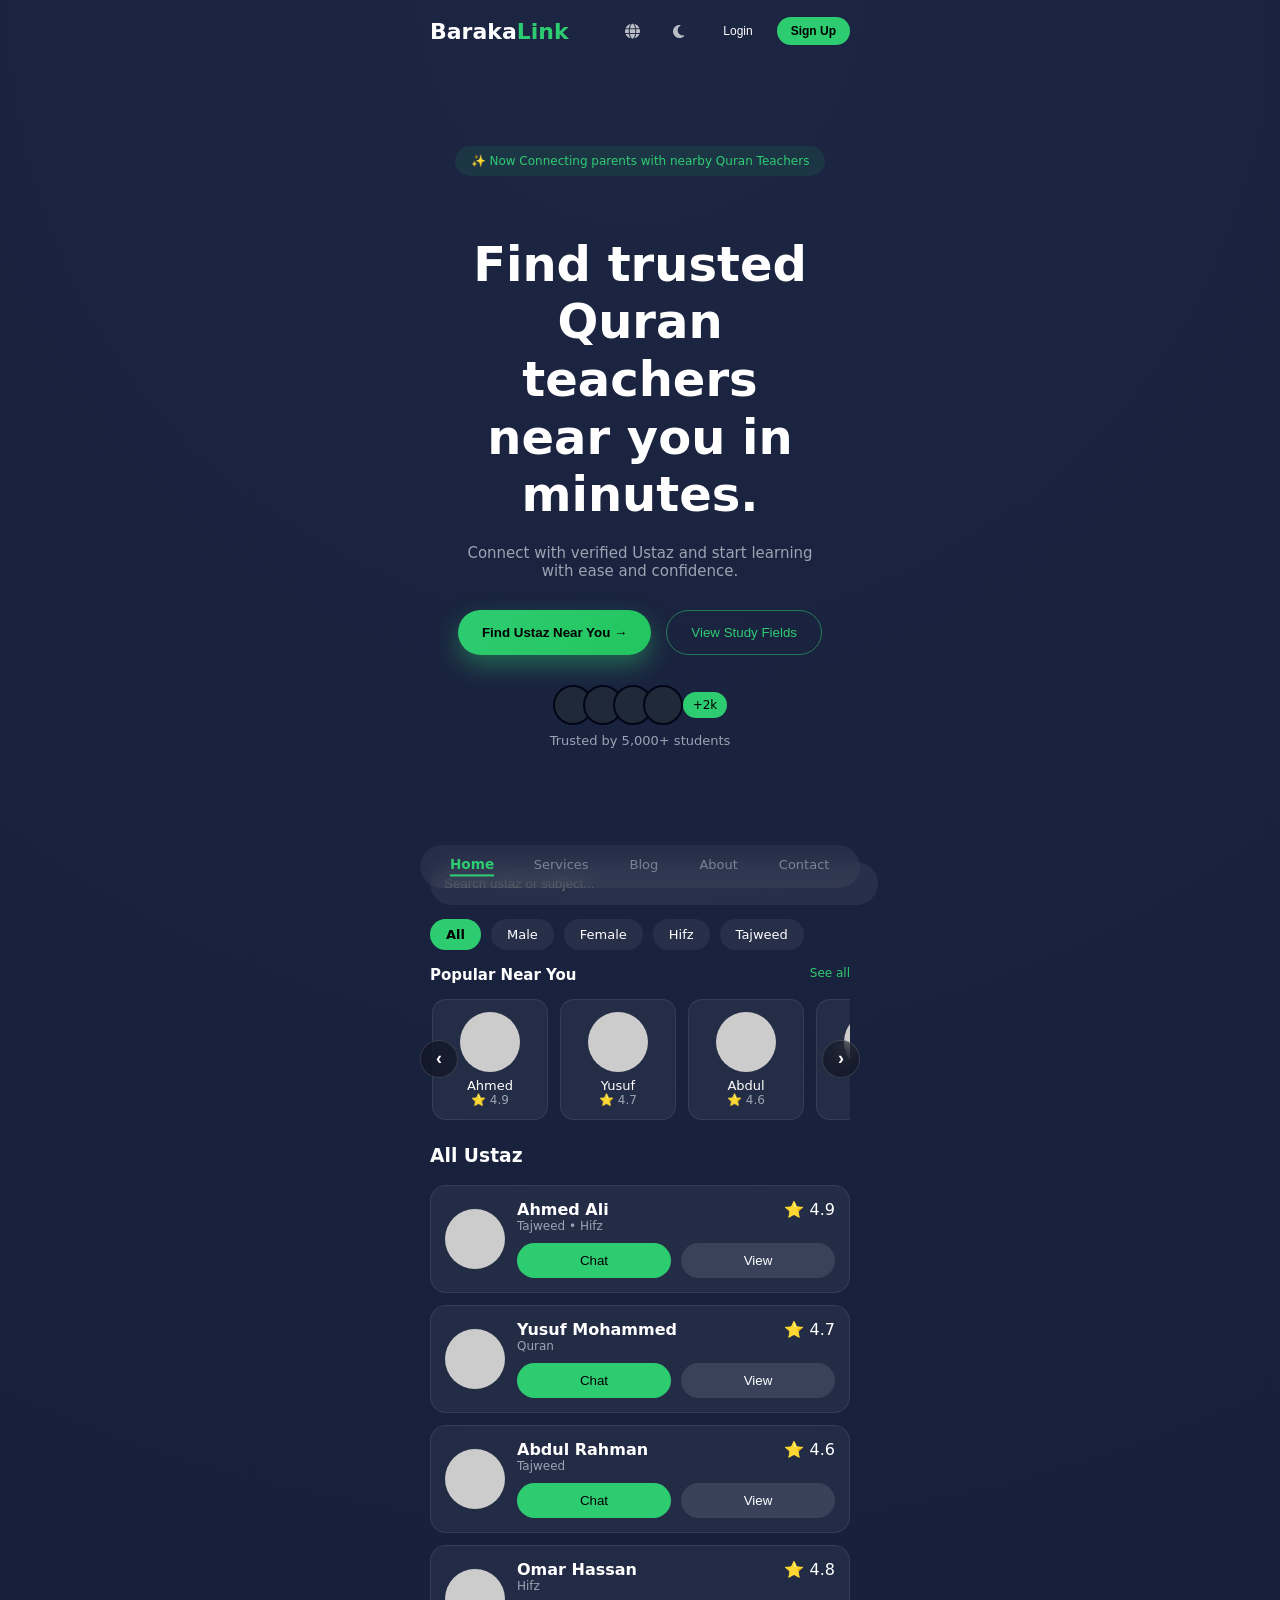
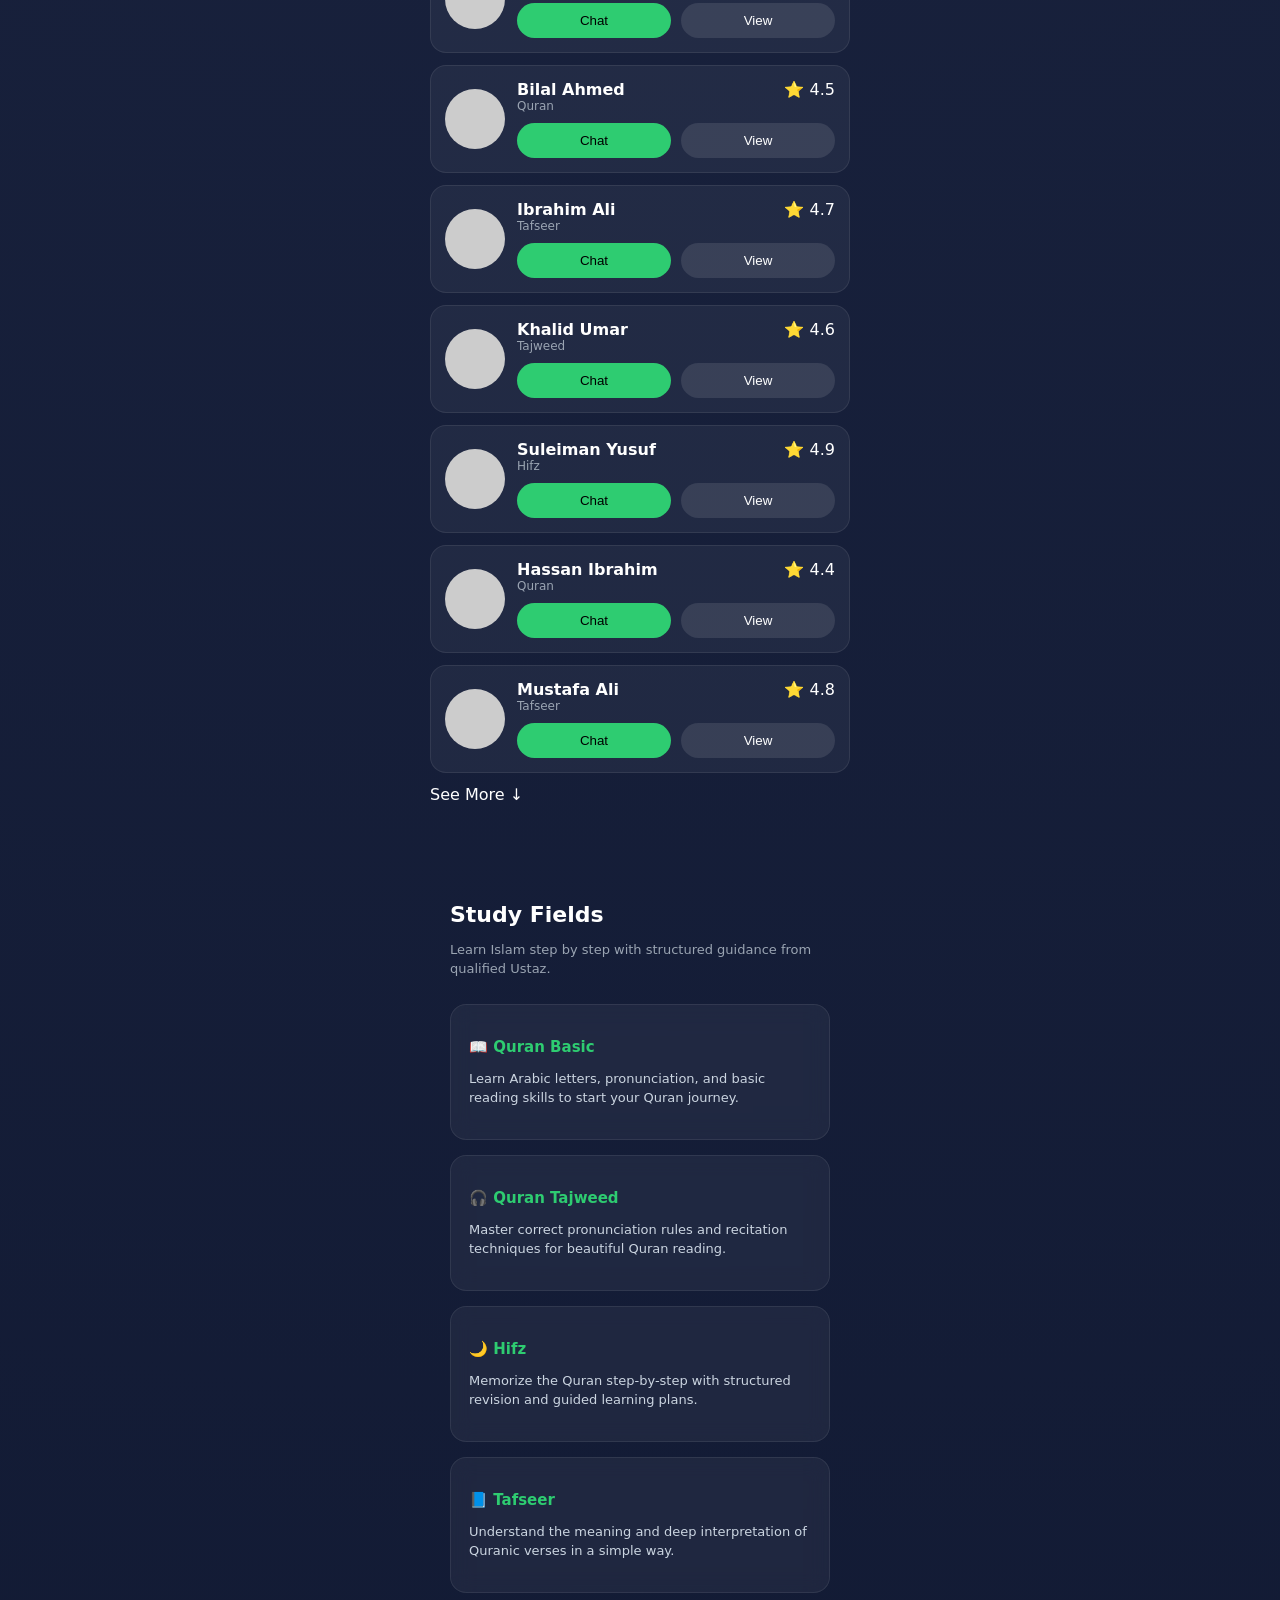
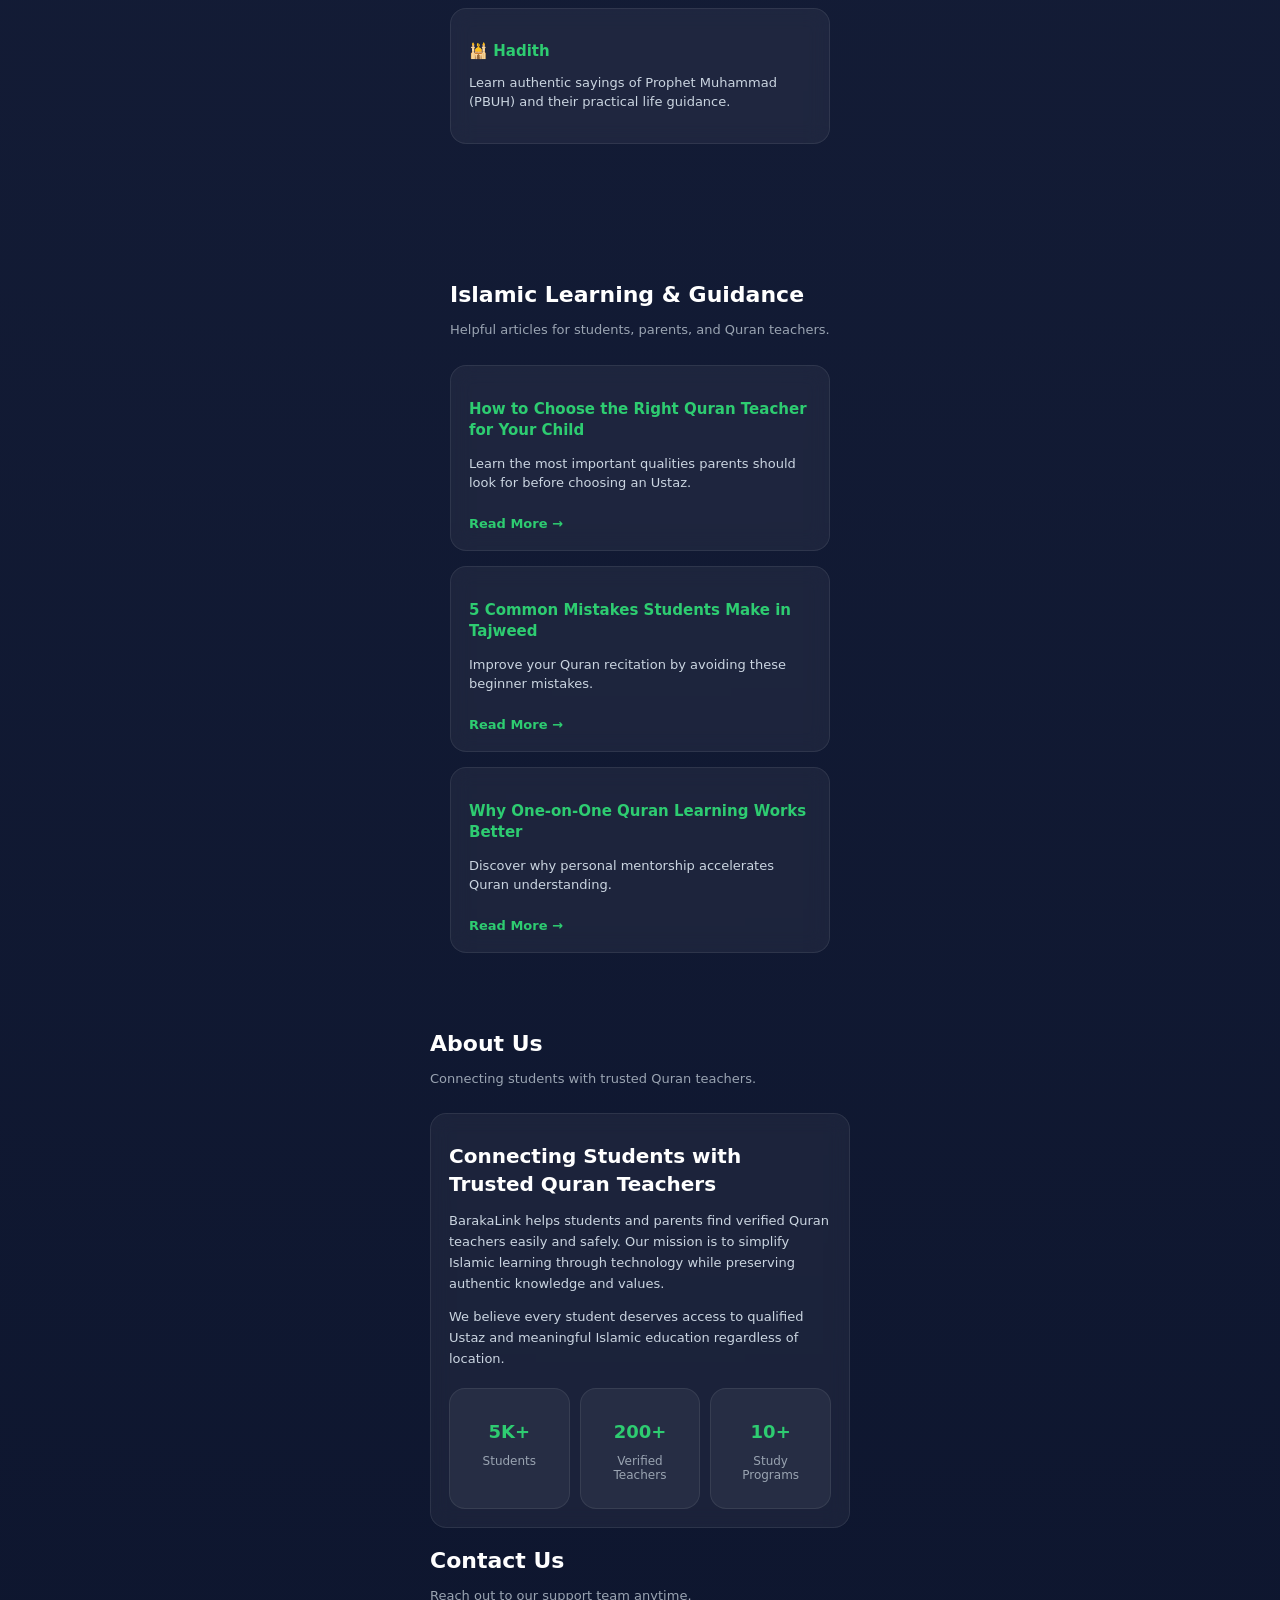
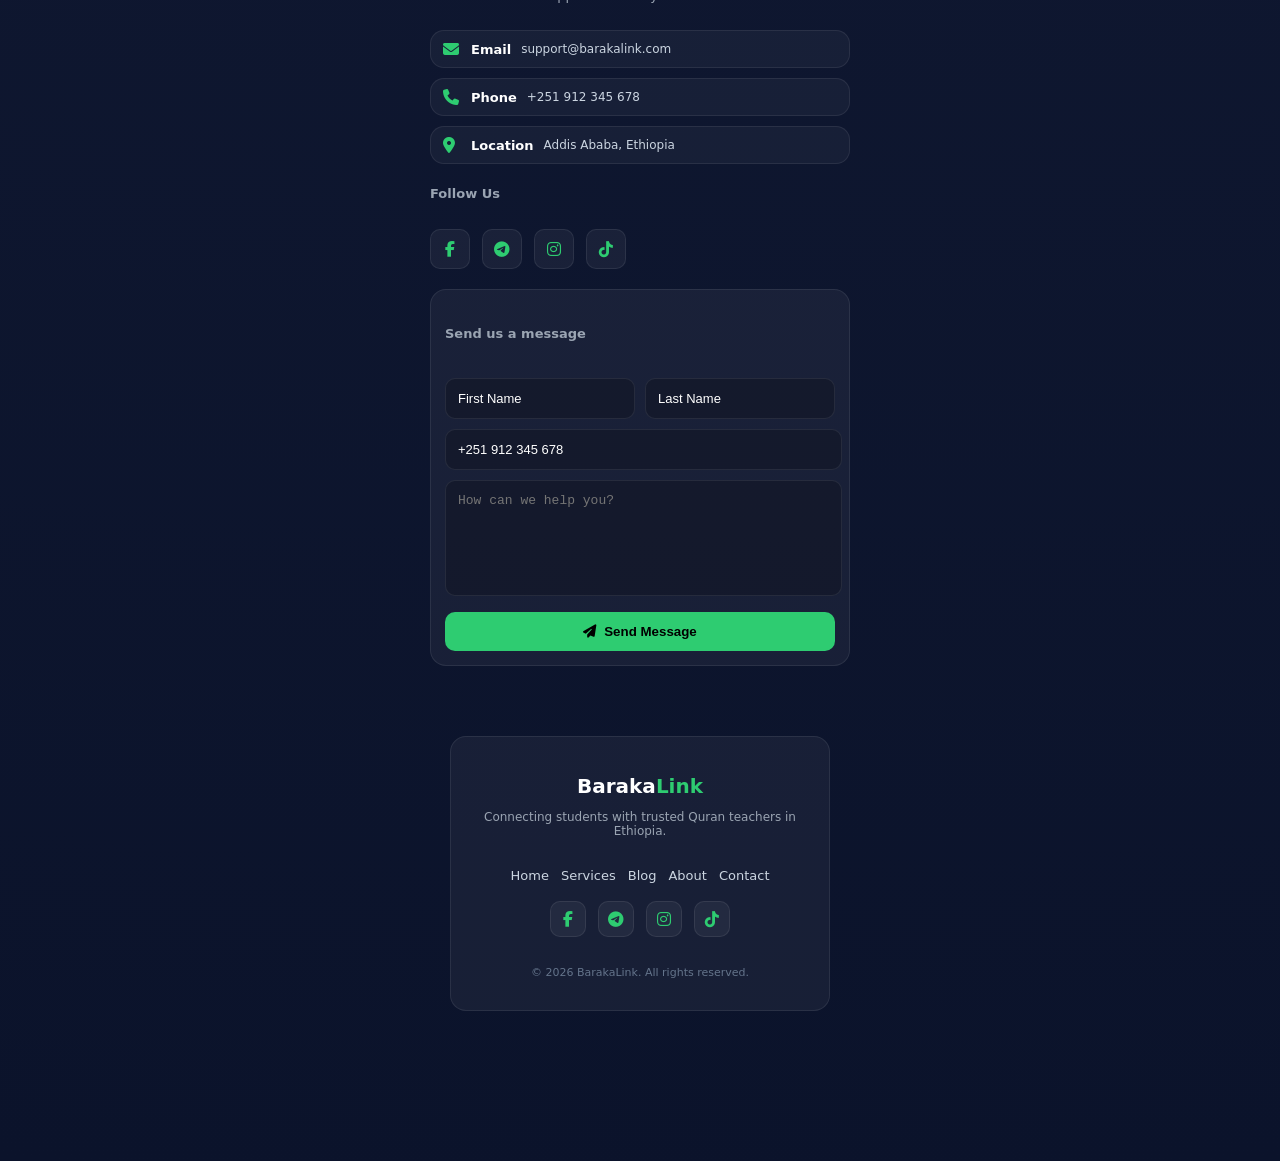
==== commit ce358c7a: "Update index.html" ====
--- a/index.html
+++ b/index.html
@@ -14,7 +14,7 @@
 
 <body>
 
-<div class="container" id="home">
+<div class="container" id="landingPage">
 
   <!-- TOP -->
  <div class="top-bar">
@@ -96,7 +96,7 @@
   </div>
 
   <!-- POPULAR -->
-<div class="section" id="popularSection">
+ <div class="section" id="popularSection">
 
   <div class="section-header">
     <h3>Popular Near You</h3>
@@ -111,7 +111,7 @@
     <button class="scroll-btn right" onclick="scrollPopular(1)">›</button>
   </div>
 
-</div>
+ </div>
   <!-- LIST -->
   <div class="section">
     <h3>All Ustaz</h3>
@@ -233,7 +233,7 @@
 
   </div>
 
-</section>
+ </section>
 
  <section id="about" class="section">
 
@@ -316,8 +316,8 @@
   </div>
    <!-- =========================
    SOCIAL MEDIA
-========================= -->
-<div class="social-box">
+  ========================= -->
+ <div class="social-box">
 
   <h3 class="section-subtitle" style="margin-top:20px;">
     Follow Us
@@ -370,7 +370,7 @@
   </button>
 
 </div>
-<footer class="footer">
+ <footer class="footer">
 
   <div class="footer-box">
 
@@ -402,7 +402,7 @@
 
   </div>
 
-</footer>
+ </footer>
   </section>
 
 </div>
@@ -505,7 +505,7 @@
       <!-- USTAZ EXTRA -->
      <!-- GENDER (CUSTOM SELECT LIKE ROLE) -->
 
-<div id="ustazFields" class="hidden">
+    <div id="ustazFields" class="hidden">
 
   <input type="number" id="experience" placeholder="Years of Experience">
 
@@ -517,7 +517,7 @@
     <option value="female">Female</option>
   </select>
 
-</div>
+ </div>
       <!-- PASSWORD -->
       <div class="password-group">
         <input type="password" id="signupPassword" placeholder="Password">
@@ -530,20 +530,49 @@
        <i class="fa-solid fa-eye toggle-password"></i>
     </div>
 
-      <button onclick="signup()">Create Account</button>
+      <button type="button" onclick="signup()">Create Account</button>
 
       <p class="switch">
         Already have an account?
         <span onclick="showLogin()">Login</span>
       </p>
-    </div>
-
-  </div>
+       
+   </div>
+<!-- OTP SECTION -->
+<!-- OTP SECTION -->
+<div id="otpSection" class="hidden">
+
+  <!-- CLOSE ICON -->
+  <div class="otp-close" onclick="closeOTP()">
+    <i class="fa-solid fa-xmark"></i>
+  </div>
+
+  <h3>Verify OTP</h3>
+
+  <p>
+    Enter the 6-digit code sent to your phone
+  </p>
+
+  <input
+    type="text"
+    id="otpInput"
+    placeholder="6-digit OTP"
+  >
+
+  <!-- VERIFY BUTTON -->
+  <button type="button" onclick="verifyOTP()">
+    Verify OTP
+  </button>
+
+  <!-- RESEND LINK -->
+  <p class="resend-text">
+    Didn't receive code?
+    <span onclick="resendOTP()">Resend OTP</span>
+  </p>
+
 </div>
 
-
-
-<!-- JS -->
+  <!-- JS -->
 <script src="script.js"></script>
 
 </body>
--- a/style.css
+++ b/style.css
@@ -6,12 +6,18 @@
   --muted: #9aa4b2;
 }
 
+html {
+  scroll-behavior: smooth;
+}
+
 body {
   margin: 0;
   font-family: system-ui;
   background: radial-gradient(circle at top, #1c2541, #0b132b);
   color: var(--text);
 }
+
+
 
 /* CONTAINER */
 .container {
@@ -81,16 +87,49 @@
 .auth-buttons i:last-of-type {
   margin-right: 6px;
 }
+.login,
+.signup {
+  padding: 6px 14px;
+  border-radius: 20px;
+  font-size: 13px;
+  cursor: pointer;
+  transition: all 0.25s ease;
+}
+
+/* LOGIN */
 .login {
   background: transparent;
   border: 1px solid rgba(255,255,255,0.2);
   color: white;
 }
 
+/* LOGIN HOVER */
+.login:hover {
+  background: rgba(255,255,255,0.08);
+  border-color: rgba(255,255,255,0.4);
+  transform: translateY(-1px);
+}
+
+/* SIGNUP */
 .signup {
   background: var(--primary);
   color: black;
   font-weight: 600;
+}
+
+/* SIGNUP HOVER */
+.signup:hover {
+  background: #22c55e; /* slightly brighter */
+  transform: translateY(-2px);
+  box-shadow: 0 8px 20px rgba(34,197,94,0.4);
+  filter: brightness(1.05);
+}
+
+/* CLICK EFFECT (both buttons) */
+.login:active,
+.signup:active {
+  transform: scale(0.96);
+  box-shadow: none;
 }
 
 /* LANGUAGE WRAPPER */
@@ -350,17 +389,34 @@
   display: flex;
   gap: 12px;
   overflow-x: auto;
+  scroll-behavior: smooth;
+  padding: 5px 2px;
 }
 
 .popular::-webkit-scrollbar {
   display: none;
 }
 
+/* IMPORTANT: wrapper must be relative for arrows */
+.popular-wrapper {
+  position: relative;
+}
+
+/* SMALL CARD */
 .small-card {
   min-width: 90px;
   text-align: center;
-}
-
+
+  background: rgba(255,255,255,0.05);
+  border: 1px solid rgba(255,255,255,0.08);
+  border-radius: 14px;
+  padding: 12px;
+
+  transition: 0.2s ease;
+  cursor: pointer;
+}
+
+/* AVATAR */
 .avatar {
   width: 60px;
   height: 60px;
@@ -369,6 +425,7 @@
   margin: auto;
 }
 
+/* TEXT */
 .small-name {
   font-size: 13px;
   margin-top: 6px;
@@ -385,8 +442,13 @@
   gap: 12px;
   padding: 14px;
   border-radius: 16px;
-  background: var(--card);
+
+  background: rgba(255,255,255,0.05);
+  border: 1px solid rgba(255,255,255,0.08);
+
   margin-bottom: 12px;
+  transition: 0.2s ease;
+  cursor: pointer;
 }
 
 .info {
@@ -429,6 +491,86 @@
 .view {
   background: rgba(255,255,255,0.1);
   color: white;
+}
+
+/* =========================
+   UNIFIED HOVER STYLE
+========================= */
+
+.small-card:hover,
+.card:hover {
+  transform: translateY(-4px);
+  border-color: var(--primary);
+  box-shadow: 0 8px 20px rgba(0,0,0,0.25);
+}
+
+.small-card:active,
+.card:active {
+  transform: scale(0.98);
+}
+
+.small-name,
+.name {
+  transition: 0.2s;
+}
+
+.small-card:hover .small-name,
+.card:hover .name {
+  color: var(--primary);
+}
+
+/* =========================
+   ARROW CONTROLS (NEW)
+========================= */
+
+.scroll-btn {
+  position: absolute;
+  top: 50%;
+  transform: translateY(-50%);
+
+  width: 38px;
+  height: 38px;
+
+  border-radius: 50%;
+  border: 1px solid rgba(255,255,255,0.15);
+
+  background: rgba(0,0,0,0.35);
+  backdrop-filter: blur(10px);
+
+  color: white;
+  font-size: 18px;
+  font-weight: bold;
+
+  display: flex;
+  align-items: center;
+  justify-content: center;
+
+  cursor: pointer;
+  z-index: 10;
+
+  transition: 0.2s ease;
+}
+
+/* LEFT / RIGHT POSITION */
+.scroll-btn.left {
+  left: -10px;
+}
+
+.scroll-btn.right {
+  right: -10px;
+}
+
+/* HOVER EFFECT (MATCH YOUR PRIMARY COLOR) */
+.scroll-btn:hover {
+  border-color: var(--primary);
+  color: var(--primary);
+  transform: translateY(-50%) scale(1.08);
+  background: rgba(0,0,0,0.5);
+}
+
+/* CLICK FEEDBACK */
+.scroll-btn:active {
+  transform: translateY(-50%) scale(0.95);
 }
 
 /* NAV */
@@ -452,25 +594,53 @@
 }
 
 /* LINKS */
+/* LINKS */
 .nav a {
+  position: relative;
   text-decoration: none;
   font-size: 13px;
   color: #9aa4b2;
   opacity: 0.7;
-  transition: 0.2s;
+  transition: all 0.25s ease;
+  padding-bottom: 4px;
+}
+
+/* UNDERLINE (hidden by default) */
+.nav a::after {
+  content: "";
+  position: absolute;
+  left: 0;
+  bottom: 0;
+  width: 0%;
+  height: 2px;
+  background: var(--primary);
+  transition: width 0.25s ease;
 }
 
 /* ACTIVE */
 .nav a.active {
   color: var(--primary);
+  font-weight: 700;
   opacity: 1;
-  font-weight: 600;
+  transform: scale(1.05);
+  transition: all 0.2s ease;
+}
+
+
+/* ACTIVE UNDERLINE */
+.nav a.active::after {
+  width: 100%;
 }
 
 /* HOVER */
 .nav a:hover {
   opacity: 1;
   color: white;
+}
+
+/* HOVER UNDERLINE */
+.nav a:hover::after {
+  width: 100%;
 }
 
 /* =========================
@@ -551,3 +721,720 @@
 body.light-mode .footer p {
   color: #64748b;
 }
+
+/* =========================
+   SERVICE SECTION
+========================= */
+
+.services {
+  padding: 60px 20px;
+  color: white;
+}
+
+.section-title {
+  font-size: 22px;
+  font-weight: 700;
+  margin-bottom: 8px;
+}
+
+.section-subtitle {
+  font-size: 13px;
+  color: #9aa4b2;
+  margin-bottom: 25px;
+  line-height: 1.5;
+}
+
+.service-grid {
+  display: grid;
+  grid-template-columns: 1fr;
+  gap: 15px;
+}
+
+.service-card {
+  background: rgba(255,255,255,0.05);
+  backdrop-filter: blur(10px);
+  border-radius: 16px;
+  padding: 18px;
+  transition: 0.2s;
+  border: 1px solid rgba(255,255,255,0.08);
+}
+
+.service-card h3 {
+  font-size: 15px;
+  margin-bottom: 8px;
+  color: var(--primary);
+}
+
+.service-card p {
+  font-size: 13px;
+  color: #cbd5e1;
+  line-height: 1.5;
+}
+
+.service-card:hover {
+  transform: translateY(-3px);
+  border-color: var(--primary);
+}
+
+/* =========================
+   BLOG ENHANCEMENT (SAFE EXTENSION)
+   does NOT affect services section
+========================= */
+
+#blog .service-card {
+  position: relative;
+  overflow: hidden;
+}
+
+/* subtle gradient accent */
+#blog .service-card::before {
+  content: "";
+  position: absolute;
+  top: 0;
+  left: -100%;
+  width: 100%;
+  height: 2px;
+  background: linear-gradient(90deg, transparent, var(--primary), transparent);
+  transition: 0.4s;
+}
+
+#blog .service-card:hover::before {
+  left: 100%;
+}
+
+/* title spacing tweak for blog only */
+#blog .service-card h3 {
+  font-size: 15px;
+  margin-bottom: 10px;
+  line-height: 1.4;
+}
+
+/* read more link */
+#blog .read-more {
+  display: inline-block;
+  margin-top: 10px;
+  font-size: 13px;
+  color: var(--primary);
+  text-decoration: none;
+  font-weight: 600;
+  transition: 0.2s;
+}
+
+#blog .read-more:hover {
+  opacity: 0.8;
+  transform: translateX(3px);
+}
+/* =========================
+   CLICKABLE CARD WRAPPER
+========================= */
+
+.card-link {
+  text-decoration: none;
+  color: inherit;
+  display: block;
+}
+
+/* make it feel clickable */
+#blog .service-card {
+  cursor: pointer;
+  transition: 0.2s;
+}
+
+
+
+/* optional: subtle click feedback */
+#blog .service-card:active {
+  transform: scale(0.98);
+}
+
+/* =========================
+   ABOUT SECTION (MATCHES CARD SYSTEM)
+========================= */
+
+.about-box {
+  background: rgba(255,255,255,0.05);
+  backdrop-filter: blur(10px);
+  border-radius: 16px;
+  padding: 18px;
+  border: 1px solid rgba(255,255,255,0.08);
+  transition: 0.2s ease;
+}
+
+/* LEFT TEXT */
+.about-left h2 {
+  font-size: 20px;
+  margin: 10px 0;
+  line-height: 1.4;
+}
+
+.about-left p {
+  font-size: 13px;
+  color: #cbd5e1;
+  line-height: 1.6;
+  margin-bottom: 10px;
+}
+
+/* STATS GRID */
+.about-right {
+  display: grid;
+  grid-template-columns: repeat(3, 1fr);
+  gap: 10px;
+  margin-top: 18px;
+}
+
+/* STAT CARDS (UNIFIED WITH SERVICE STYLE) */
+.about-stat {
+  background: rgba(255,255,255,0.05);
+  border: 1px solid rgba(255,255,255,0.08);
+  border-radius: 16px;
+  padding: 14px;
+  text-align: center;
+  transition: 0.2s ease;
+  cursor: pointer;
+}
+
+/* SAME HOVER SYSTEM */
+.about-stat:hover {
+  transform: translateY(-3px);
+  border-color: var(--primary);
+}
+
+/* TEXT */
+.about-stat h3 {
+  color: var(--primary);
+  font-size: 18px;
+  margin-bottom: 5px;
+}
+
+.about-stat p {
+  font-size: 12px;
+  color: #9aa4b2;
+}
+
+/* =========================
+   CONTACT SECTION (UNIFIED CARD STYLE)
+========================= */
+
+.contact-grid {
+  display: grid;
+  grid-template-columns: 1fr;
+  gap: 10px;
+}
+
+/* =========================
+   COMPACT CONTACT CARDS
+========================= */
+#contact .contact-card {
+  background: rgba(255,255,255,0.04);
+  border: 1px solid rgba(255,255,255,0.08);
+  border-radius: 14px;
+
+  padding: 10px 12px;   /* 🔥 reduced height */
+  text-align: left;     /* more modern compact layout */
+
+  display: flex;
+  align-items: center;
+  gap: 10px;
+
+  cursor: default;
+  transition: none;
+}
+
+/* ICON SMALLER */
+#contact .contact-card i {
+  font-size: 16px;
+  color: var(--primary);
+  margin: 0;
+  min-width: 18px;
+}
+
+/* TEXT STACK */
+#contact .contact-card h3 {
+  font-size: 13px;
+  margin: 0;
+}
+
+#contact .contact-card p {
+  font-size: 12px;
+  color: #cbd5e1;
+  margin: 0;
+}
+
+/* DISABLE HOVER COMPLETELY */
+#contact .contact-card:hover {
+  transform: none;
+  border-color: rgba(255,255,255,0.08);
+}
+
+/* =========================
+   SOCIAL BOX
+========================= */
+.social-box {
+  margin-top: 15px;
+}
+
+.social-icons {
+  display: flex;
+  gap: 12px;
+  margin-top: 10px;
+}
+
+.social {
+  width: 38px;
+  height: 38px;
+  border-radius: 10px;
+  background: rgba(255,255,255,0.05);
+  border: 1px solid rgba(255,255,255,0.08);
+
+  display: flex;
+  align-items: center;
+  justify-content: center;
+
+  color: var(--primary);
+  text-decoration: none;
+
+  transition: 0.2s;
+}
+
+.social:hover {
+  transform: translateY(-2px);
+  border-color: var(--primary);
+}
+
+
+/* =========================
+   CONTACT FORM BOX
+========================= */
+.contact-form-box {
+  margin-top: 20px;
+  background: rgba(255,255,255,0.05);
+  border: 1px solid rgba(255,255,255,0.08);
+  border-radius: 16px;
+  padding: 14px;
+}
+
+/* inputs */
+.contact-form-box input,
+.contact-form-box textarea {
+  width: 95%;
+  margin-top: 10px;
+  padding: 12px;
+  border-radius: 10px;
+  border: 1px solid rgba(255,255,255,0.08);
+  background: rgba(0,0,0,0.2);
+  color: white;
+  font-size: 13px;
+  outline: none;
+}
+
+.contact-form-box textarea {
+  height: 90px;
+  resize: none;
+}
+
+/* name row */
+.form-row {
+  display: flex;
+  gap: 10px;
+}
+
+/* send button */
+.send-btn {
+  margin-top: 12px;
+  width: 100%;
+  padding: 12px;
+  border-radius: 10px;
+  border: none;
+
+  background: var(--primary);
+  color: black;
+  font-weight: 600;
+
+  display: flex;
+  align-items: center;
+  justify-content: center;
+  gap: 8px;
+
+  cursor: pointer;
+  transition: 0.2s;
+}
+
+.send-btn:hover {
+  transform: translateY(-2px);
+}
+
+
+/* =========================
+   CUSTOM SELECT
+========================= */
+.custom-select {
+  position: relative;
+  margin-top: 5px;
+}
+
+.select-box {
+  padding: 12px;
+  border-radius: 10px;
+  border: 1px solid #1f2937;
+  background: #111827;
+  color: white;
+  font-size: 14px;
+  display: flex;
+  justify-content: space-between;
+  align-items: center;
+  cursor: pointer;
+}
+
+.select-box:hover {
+  border-color: #22c55e;
+}
+
+.dropdown {
+  position: absolute;
+  width: 100%;
+  margin-top: 6px;
+  background: #0f172a;
+  border: 1px solid #1f2937;
+  border-radius: 12px;
+  overflow: hidden;
+  z-index: 10;
+}
+
+.option {
+  padding: 12px;
+  cursor: pointer;
+  font-size: 14px;
+}
+
+.option:hover {
+  background: rgba(34,197,94,0.15);
+}
+
+.option.active {
+  color: #22c55e;
+}
+
+.auth-overlay {
+  position: fixed;
+  inset: 0;
+  background: rgba(0,0,0,0.7);
+  display: none;
+  align-items: center;
+  justify-content: center;
+  backdrop-filter: blur(8px);
+  z-index: 999;
+}
+
+/* =========================
+   BOX
+========================= */
+.auth-box {
+  width: 90%;
+  max-width: 420px;
+  background: #0b1220;
+  border-radius: 18px;
+  padding: 22px;
+  color: white;
+  box-shadow: 0 20px 60px rgba(0,0,0,0.6);
+}
+
+/* =========================
+   HEADER
+========================= */
+.auth-header {
+  position: relative;
+  text-align: center;
+  margin-bottom: 18px;
+  padding: 10px 0;
+}
+
+.auth-header h2 {
+  font-size: 20px;
+  font-weight: 600;
+  text-align: center;
+}
+
+/* close button stays right */
+#closeAuth {
+  position: absolute;
+  right: 0;
+  top: 50%;
+  transform: translateY(-50%);
+  font-size: 22px;
+  cursor: pointer;
+  opacity: 0.7;
+}
+/* =========================
+   FORM
+========================= */
+.auth-form {
+  display: flex;
+  flex-direction: column;
+  gap: 14px;
+}
+
+.auth-form label {
+  font-size: 12px;
+  color: #9aa4b2;
+}
+
+.auth-form select {
+  appearance: none;
+  padding: 12px 38px 12px 12px;
+  border-radius: 10px;
+  border: 1px solid #1f2937;
+  background: #111827;
+  color: white;
+  font-size: 14px;
+
+  background-image: url("data:image/svg+xml,%3Csvg fill='white' height='20' viewBox='0 0 20 20'%3E%3Cpath d='M5 7l5 5 5-5'/%3E%3C/svg%3E");
+  background-repeat: no-repeat;
+  background-position: right 12px center;
+  background-size: 14px;
+  cursor: pointer;
+}
+
+.auth-form select:focus {
+  outline: none;
+  border-color: #22c55e;
+}
+
+.auth-form input
+ {
+  padding: 12px;
+  border-radius: 10px;
+  border: 1px solid #1f2937;
+  background: #111827;
+  color: white;
+  font-size: 14px;
+}
+
+/* =========================
+   PHONE INPUT
+========================= */
+.phone-group {
+  display: flex;
+  align-items: center;
+  border-radius: 10px;
+  overflow: hidden;
+  border: 1px solid #1f2937;
+  background: #111827;
+}
+
+.phone-group .code {
+  padding: 12px;
+  background: #0f172a;
+  color: #22c55e;
+  font-weight: 600;
+  font-size: 13px;
+}
+
+.phone-group input {
+  border: none;
+  flex: 1;
+  padding: 12px;
+  background: transparent;
+  color: white;
+}
+
+/* =========================
+   PASSWORD
+========================= */
+.password-group {
+  position: relative;
+  display: flex;
+  align-items: center;
+  border: 1px solid #1f2937;
+  background: #111827;
+  border-radius: 10px;
+  overflow: hidden;
+}
+
+.password-group input {
+  flex: 1;
+  padding: 12px;
+  border: none;
+  background: transparent;
+  color: white;
+  font-size: 14px;
+  outline: none;
+}
+
+.password-group input:focus {
+  outline: none;
+}
+
+.toggle-password {
+  position: absolute;
+  right: 12px;
+  top: 50%;
+  transform: translateY(-50%);
+  cursor: pointer;
+  opacity: 0.6;
+  font-size: 14px;
+}
+
+.toggle-password:hover {
+  opacity: 1;
+}
+
+/* =========================
+   FORGOT PASSWORD
+========================= */
+.forgot {
+  text-align: right;
+  font-size: 12px;
+  color: #22c55e;
+  cursor: pointer;
+}
+
+/* =========================
+   BUTTON
+========================= */
+.auth-form button {
+  background: linear-gradient(135deg, #22c55e, #16a34a);
+  border: none;
+  padding: 13px;
+  border-radius: 10px;
+  font-weight: 600;
+  cursor: pointer;
+  color: black;
+  margin-top: 5px;
+  transition: 0.2s;
+}
+
+.auth-form button:hover {
+  transform: translateY(-1px);
+  box-shadow: 0 10px 25px rgba(34,197,94,0.3);
+}
+
+/* =========================
+   SWITCH TEXT
+========================= */
+.auth-form p {
+  font-size: 12px;
+  color: #9aa4b2;
+  text-align: center;
+}
+
+.auth-form span {
+  color: #22c55e;
+  cursor: pointer;
+  font-weight: 500;
+}
+
+/* =========================
+   ROW (NAME INPUTS)
+========================= */
+.row {
+  display: flex;
+  gap: 10px;
+}
+
+.row input {
+  flex: 1;
+}
+
+/* =========================
+   USTAZ EXTRA
+========================= */
+#ustazFields {
+  display: flex;
+  flex-direction: column;
+  gap: 10px;
+}
+
+/* =========================
+   HIDDEN
+========================= */
+.hidden {
+  display: none !important;
+}
+
+.footer {
+  margin-top: 40px;
+  padding: 30px 20px;
+  color: white;
+}
+
+.footer-box {
+  background: rgba(255,255,255,0.05);
+  border: 1px solid rgba(255,255,255,0.08);
+  border-radius: 16px;
+  padding: 20px;
+
+  display: flex;
+  flex-direction: column;
+  gap: 18px;
+  text-align: center;
+}
+
+/* BRAND */
+.footer-brand h2 {
+  font-size: 20px;
+  margin-bottom: 5px;
+}
+
+.footer-brand span {
+  color: var(--primary);
+}
+
+.footer-brand p {
+  font-size: 12px;
+  color: #9aa4b2;
+}
+
+/* LINKS */
+.footer-links {
+  display: flex;
+  flex-wrap: wrap;
+  justify-content: center;
+  gap: 12px;
+}
+
+.footer-links a {
+  font-size: 13px;
+  color: #cbd5e1;
+  text-decoration: none;
+  transition: 0.2s;
+}
+
+.footer-links a:hover {
+  color: var(--primary);
+}
+
+/* SOCIAL */
+.footer-social {
+  display: flex;
+  justify-content: center;
+  gap: 12px;
+}
+
+.footer-social a {
+  width: 34px;
+  height: 34px;
+  border-radius: 10px;
+
+  display: flex;
+  align-items: center;
+  justify-content: center;
+
+  background: rgba(255,255,255,0.05);
+  border: 1px solid rgba(255,255,255,0.08);
+
+  color: var(--primary);
+  text-decoration: none;
+
+  transition: 0.2s;
+}
+
+.footer-social a:hover {
+  transform: translateY(-2px);
+  border-color: var(--primary);
+}
+
+/* BOTTOM TEXT */
+.footer-bottom {
+  font-size: 11px;
+  color: #64748b;
+}
